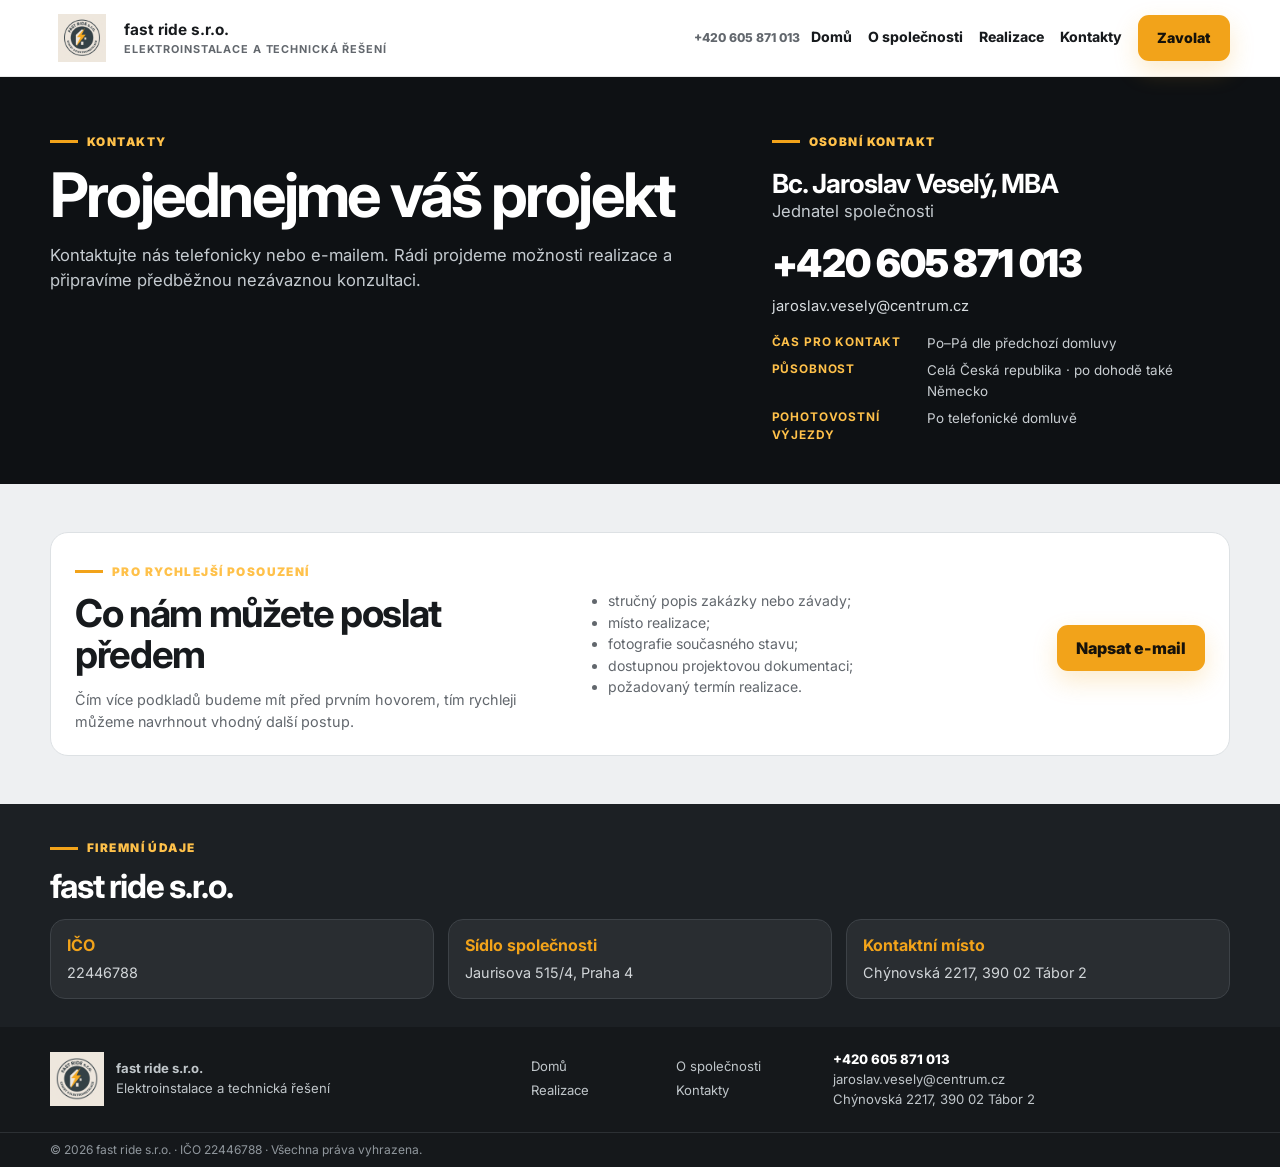
==== kontakty.html @ 1b76ba45 "Add files via upload" ====
<!doctype html>
<html lang="cs">
<head>

<meta charset="utf-8">
<meta name="viewport" content="width=device-width, initial-scale=1">
<meta name="theme-color" content="#1c2024">
<link rel="icon" href="assets/logo.webp">
<link rel="preconnect" href="https://fonts.googleapis.com">
<link rel="preconnect" href="https://fonts.gstatic.com" crossorigin>
<link href="https://fonts.googleapis.com/css2?family=Inter:wght@400;500;600;700;800;900&display=swap" rel="stylesheet">
<link rel="stylesheet" href="css/style.css">

<title>Kontakty | fast ride s.r.o.</title>
<meta name="description" content="Kontaktujte fast ride s.r.o. pro elektroinstalační, technické a dokončovací práce po celé České republice.">
</head>
<body>

<a class="skip-link" href="#content">Přejít na obsah</a>
<header class="site-header">
  <div class="container header-inner">
    <a class="brand" href="index.html" aria-label="fast ride s.r.o. – domů">
      <img src="assets/logo.webp" alt="Logo fast ride s.r.o.">
      <span><b>fast ride s.r.o.</b><small>Elektroinstalace a technická řešení</small></span>
    </a>
    <a class="header-phone" href="tel:+420605871013" aria-label="Zavolat na číslo +420 605 871 013">
      <span>Telefon</span><b>+420 605 871 013</b>
    </a>
    <button class="menu-button" type="button" aria-expanded="false" aria-controls="main-nav">Menu</button>
    <nav id="main-nav" class="main-nav" aria-label="Hlavní navigace">
      <a href="index.html">Domů</a>
      <a href="o-spolecnosti.html">O společnosti</a>
      <a href="realizace.html">Realizace</a>
      <a href="kontakty.html">Kontakty</a>
      <a class="button button-accent nav-call" href="tel:+420605871013">Zavolat</a>
    </nav>
  </div>
</header>

<main id="content">
<section class="page-hero contact-hero">
  <div class="container contact-hero-grid contact-hero-grid-final">
    <div>
      <span class="eyebrow">Kontakty</span>
      <h1>Projednejme váš projekt</h1>
      <p>Kontaktujte nás telefonicky nebo e-mailem. Rádi projdeme možnosti realizace a připravíme předběžnou nezávaznou konzultaci.</p>
    </div>
    <div class="contact-primary contact-primary-final">
      <span class="eyebrow">Osobní kontakt</span>
      <h2>Bc. Jaroslav Veselý, MBA</h2>
      <p class="contact-role">Jednatel společnosti</p>
      <a class="contact-phone-big light" href="tel:+420605871013">+420 605 871 013</a>
      <a class="contact-email-light" href="mailto:jaroslav.vesely@centrum.cz">jaroslav.vesely@centrum.cz</a>
      <div class="contact-meta">
        <div><b>Čas pro kontakt</b><span>Po–Pá dle předchozí domluvy</span></div>
        <div><b>Působnost</b><span>Celá Česká republika · po dohodě také Německo</span></div>
        <div><b>Pohotovostní výjezdy</b><span>Po telefonické domluvě</span></div>
      </div>
    </div>
  </div>
</section>

<section class="section compact contact-prep-section">
  <div class="container">
    <div class="prepare-card prepare-card-light">
      <div>
        <span class="eyebrow">Pro rychlejší posouzení</span>
        <h2>Co nám můžete poslat předem</h2>
        <p>Čím více podkladů budeme mít před prvním hovorem, tím rychleji můžeme navrhnout vhodný další postup.</p>
      </div>
      <ul>
        <li>stručný popis zakázky nebo závady;</li>
        <li>místo realizace;</li>
        <li>fotografie současného stavu;</li>
        <li>dostupnou projektovou dokumentaci;</li>
        <li>požadovaný termín realizace.</li>
      </ul>
      <a class="button button-accent prep-email-button" href="mailto:jaroslav.vesely@centrum.cz?subject=Nezávazná%20poptávka">Napsat e-mail</a>
    </div>
  </div>
</section>

<section class="section dark-section company-data-section">
  <div class="container">
    <div class="section-heading"><div><span class="eyebrow">Firemní údaje</span><h2>fast ride s.r.o.</h2></div></div>
    <div class="company-data-grid">
      <article><b>IČO</b><span>22446788</span></article>
      <article><b>Sídlo společnosti</b><span>Jaurisova 515/4, Praha 4</span></article>
      <article><b>Kontaktní místo</b><span>Chýnovská 2217, 390 02 Tábor 2</span></article>
    </div>
  </div>
</section>
</main>

<footer class="site-footer">
  <div class="container footer-grid">
    <div class="footer-brand">
      <img src="assets/logo.webp" alt="" width="72" height="54">
      <p><b>fast ride s.r.o.</b><br>Elektroinstalace a technická řešení</p>
    </div>
    <nav class="footer-links" aria-label="Navigace v zápatí">
      <a href="index.html">Domů</a><a href="o-spolecnosti.html">O společnosti</a>
      <a href="realizace.html">Realizace</a><a href="kontakty.html">Kontakty</a>
    </nav>
    <div class="footer-contact">
      <a href="tel:+420605871013">+420 605 871 013</a>
      <a href="mailto:jaroslav.vesely@centrum.cz">jaroslav.vesely@centrum.cz</a>
      <span>Chýnovská 2217, 390 02 Tábor 2</span>
    </div>
  </div>
  <div class="footer-legal"><div class="container">© <span data-year></span> fast ride s.r.o. · IČO 22446788 · Všechna práva vyhrazena.</div></div>
</footer>
<script src="js/main.js"></script>

</body></html>
---- css/style.css ----
:root{
 --bg:#f3f4f5;--surface:#fff;--ink:#171a1d;--muted:#62676d;--line:#dde1e4;
 --dark:#1c2024;--dark2:#0e1114;--accent:#f2a31a;--accent2:#ffc14a;
 --radius:18px;--shadow:0 16px 42px rgba(12,18,24,.10);--max:1180px;
}
*{box-sizing:border-box}
html{scroll-behavior:smooth}
body{margin:0;font-family:Inter,system-ui,-apple-system,"Segoe UI",sans-serif;background:var(--bg);color:var(--ink);line-height:1.52}
img{display:block;max-width:100%}
a{color:inherit;text-decoration:none}
button{font:inherit}
.container{width:min(calc(100% - 44px),var(--max));margin-inline:auto}
.skip-link{position:absolute;left:-9999px}.skip-link:focus{left:16px;top:16px;z-index:999;background:#fff;padding:10px}
.site-header{position:sticky;top:0;z-index:50;background:rgba(255,255,255,.94);backdrop-filter:blur(14px);border-bottom:1px solid rgba(20,25,30,.09)}
.header-inner{height:76px;display:flex;align-items:center;gap:22px}
.brand{display:flex;align-items:center;gap:10px;min-width:260px}
.brand img{width:64px;height:48px;object-fit:contain}
.brand b{display:block;font-size:.96rem}.brand small{display:block;color:var(--muted);font-size:.68rem;text-transform:uppercase;letter-spacing:.08em;font-weight:700}
.header-phone{display:none}
.main-nav{display:flex;align-items:center;gap:16px;font-weight:750;font-size:.88rem;margin-left:auto}
.main-nav:before{content:"+420 605 871 013";font-size:.76rem;color:var(--muted);font-weight:800;white-space:nowrap;margin-right:-5px}
.main-nav>a:not(.button){padding:9px 0;border-bottom:2px solid transparent}.main-nav>a:hover{border-color:var(--accent)}
.menu-button{display:none;background:#fff;border:1px solid var(--line);border-radius:10px;padding:9px 12px;font-weight:800}
.button{display:inline-flex;align-items:center;justify-content:center;min-height:46px;padding:0 18px;border-radius:11px;font-weight:850;border:1px solid transparent;white-space:nowrap;transition:.2s}
.button:hover{transform:translateY(-1px)}
.button-accent{background:var(--accent);color:#16120b;box-shadow:0 10px 24px rgba(242,163,26,.22)}
.button-dark{background:var(--dark);color:#fff}.button-ghost{border-color:rgba(255,255,255,.42);color:#fff}
.text-link{font-weight:800;color:#fff;border-bottom:1px solid rgba(255,255,255,.45)}
.eyebrow{display:inline-flex;align-items:center;gap:9px;color:var(--accent2);font-size:.74rem;text-transform:uppercase;letter-spacing:.12em;font-weight:900;margin-bottom:12px}
.eyebrow:before{content:"";width:28px;height:3px;background:var(--accent)}
.eyebrow.dark{color:#302207}.eyebrow.dark:before{background:#302207}
h1,h2,h3,p{margin-top:0}
h1{font-size:clamp(2.45rem,5.1vw,5rem);line-height:1.03;letter-spacing:-.045em;margin-bottom:17px}
h2{font-size:clamp(1.8rem,3vw,3rem);line-height:1.08;letter-spacing:-.035em;margin-bottom:13px}
h3{line-height:1.2;margin-bottom:8px}
.hero{position:relative;color:#fff;overflow:hidden;background:var(--dark2)}
.hero:before{content:"";position:absolute;inset:0;background:linear-gradient(90deg,rgba(8,10,12,.88) 0%,rgba(8,10,12,.63) 48%,rgba(8,10,12,.08) 100%),url("../assets/electro-panel.webp") 72% center/cover no-repeat}
.hero-content{position:relative;z-index:1;min-height:calc(100svh - 76px);max-height:760px;padding:42px 0 28px;display:flex;flex-direction:column;justify-content:center}
.hero-content>div:first-child{max-width:825px}
.hero-lead{font-size:clamp(1rem,1.55vw,1.18rem);color:#d9dde1;max-width:790px;margin-bottom:8px}
.hero-lead strong,.hero-new strong{color:#fff}
.hero-new{color:#eef0f2;margin:0 0 19px}
.hero-actions{display:flex;align-items:center;flex-wrap:wrap;gap:12px}
.hero-facts{margin-top:28px;display:grid;grid-template-columns:repeat(4,1fr);background:rgba(255,255,255,.12);border:1px solid rgba(255,255,255,.14);max-width:900px}
.hero-facts div{padding:14px 15px;background:rgba(14,17,20,.72);border-right:1px solid rgba(255,255,255,.12)}
.hero-facts div:last-child{border:0}.hero-facts b{display:block;font-size:1.08rem}.hero-facts span{display:block;color:#bfc5ca;font-size:.76rem}
.section{padding:58px 0}.section.compact{padding:48px 0}
.section-heading{display:flex;justify-content:space-between;align-items:end;gap:28px;margin-bottom:28px}
.section-heading>div{max-width:710px}.section-heading>p{max-width:440px;margin:0;color:var(--muted)}
.service-grid{display:grid;grid-template-columns:repeat(3,1fr);gap:14px}
.card{background:var(--surface);border:1px solid var(--line);border-radius:var(--radius);padding:22px}
.service-card>span{display:grid;place-items:center;width:38px;height:38px;border-radius:10px;background:rgba(242,163,26,.15);font-weight:900;color:#825000;margin-bottom:14px}
.service-card h3{font-size:1.08rem}.service-card p{color:var(--muted);font-size:.9rem;margin:0}
.dark-section{background:var(--dark);color:#fff}.dark-section .section-heading p{color:#c6cbd0}
.process-grid{display:grid;grid-template-columns:repeat(4,1fr);gap:14px}
.process-grid article,.value-grid article{padding:20px;border:1px solid #3b4045;border-radius:16px;background:#272b2f}
.process-grid b{color:var(--accent);font-size:1.65rem}.process-grid p,.value-grid p{color:#c8cdd1;margin:0;font-size:.9rem}
.contact-band{background:linear-gradient(125deg,#e99507,#ffc14a);padding:40px 0}
.contact-band-grid{display:grid;grid-template-columns:1.4fr .8fr;gap:38px;align-items:center}
.contact-band-grid p{margin-bottom:0}.contact-band-details{display:flex;flex-direction:column;align-items:flex-start;gap:5px}
.contact-phone-big{font-size:clamp(1.65rem,3vw,2.5rem);font-weight:950;letter-spacing:-.03em;white-space:nowrap}
.contact-band-details .button{margin-top:9px}
.site-footer{background:#15181b;color:#fff}
.footer-grid{padding:22px 0;display:grid;grid-template-columns:1.15fr .7fr 1fr;align-items:center;gap:24px}
.footer-brand{display:flex;align-items:center;gap:12px}.footer-brand p{margin:0;font-size:.82rem;color:#c0c6ca}
.footer-links{display:grid;grid-template-columns:repeat(2,1fr);gap:4px 12px;font-size:.82rem;color:#c0c6ca}
.footer-contact{display:flex;flex-direction:column;font-size:.82rem;color:#c0c6ca;line-height:1.55}
.footer-contact a:first-child{color:#fff;font-weight:800}.footer-legal{border-top:1px solid #2c3034;padding:8px 0;color:#90979d;font-size:.75rem}
.page-hero{background:var(--dark2);color:#fff;padding:48px 0 40px}
.page-hero h1{max-width:1000px;font-size:clamp(2.4rem,4.8vw,4.5rem)}
.page-hero p{color:#c5cbd0;max-width:770px;margin:0;font-size:1.04rem}
.compact-hero{padding-bottom:34px}
.split{display:grid;grid-template-columns:1fr 1fr;gap:34px;align-items:center}
.image-panel{min-height:390px;border-radius:22px;box-shadow:var(--shadow);background-position:center;background-size:cover}
.image-panel.electrical{background-image:url("../assets/electro-panel.webp")}
.image-panel.construction{background-image:url("../assets/construction.webp")}
.check-grid{display:grid;grid-template-columns:repeat(2,1fr);gap:8px 16px;margin-top:20px}
.check-grid span{color:var(--muted);font-size:.9rem}.check-grid span:before{content:"✓";color:#9b6200;font-weight:900;margin-right:8px}
.one-column{grid-template-columns:1fr}
.value-grid{display:grid;grid-template-columns:repeat(3,1fr);gap:14px}
.standards-section{background:#e9ecee}
.standards-grid{display:grid;grid-template-columns:repeat(4,1fr);gap:12px}
.standards-grid .card{padding:18px}.standards-grid h3{font-size:.98rem}.standards-grid p{font-size:.82rem;color:var(--muted);margin:0}
.awards-section{background:#fff}
.awards-grid{display:block}
.award-cards{display:grid;grid-template-columns:repeat(2,1fr);gap:12px}
.award-cards article,.region-card{border:1px solid var(--line);border-radius:18px;padding:22px;background:#fafafa}
.award-cards b{display:block;font-size:1.15rem}.award-cards span{color:var(--muted);font-size:.85rem}
.region-card{background:var(--dark);color:#fff}.region-card p{color:#c6cbd0;margin:0}
.project-note{border-left:4px solid var(--accent);background:#fff7e8;padding:14px 16px;border-radius:10px;margin-bottom:22px;color:#604c28}
.project-grid{display:grid;grid-template-columns:repeat(4,1fr);gap:14px}
.project-card{background:#fff;border:1px solid var(--line);border-radius:18px;overflow:hidden}
.project-card img{width:100%;aspect-ratio:4/2.6;object-fit:cover}
.project-card>div{padding:18px}.project-card>div>span{color:#915a00;text-transform:uppercase;letter-spacing:.09em;font-size:.7rem;font-weight:900}
.project-card h2{font-size:1.13rem;margin:8px 0}.project-card p{font-size:.84rem;color:var(--muted);min-height:62px}
.project-card button{border:1px solid var(--line);background:#f4f5f6;padding:9px 11px;border-radius:9px;font-weight:750;color:#777}
.project-ending{text-align:center;margin:22px 0 0;color:var(--muted)}
.contact-hero-grid{display:grid;grid-template-columns:1.2fr .8fr;gap:34px;align-items:end}
.contact-primary{border-left:3px solid var(--accent);padding-left:24px}.contact-primary>span:not(.eyebrow){color:var(--accent2);font-weight:900;text-transform:uppercase;font-size:.74rem;letter-spacing:.1em}
.contact-primary h2{font-size:1.65rem;margin:8px 0 2px}.contact-primary p{margin:0 0 10px}.contact-primary>a{display:block}.contact-phone-big.light{color:#fff}
.contact-layout{display:grid;grid-template-columns:1.15fr .85fr;gap:28px}
.contact-info-list{display:grid;grid-template-columns:repeat(2,1fr);gap:10px;margin-top:20px}
.contact-info-list div{background:#fff;border:1px solid var(--line);border-radius:13px;padding:14px}
.contact-info-list b{display:block;font-size:.76rem;text-transform:uppercase;letter-spacing:.07em;color:#855400;margin-bottom:4px}
.contact-info-list span,.contact-info-list a{font-size:.9rem;color:var(--muted)}
.prepare-card{background:var(--dark);color:#fff;border-radius:20px;padding:25px}
.prepare-card ul{padding-left:20px;color:#c7ccd0}.prepare-card .button{margin-top:8px}
.company-data-grid{display:grid;grid-template-columns:repeat(3,1fr);gap:14px}
.company-data-grid article{background:#292d31;border:1px solid #3d4247;border-radius:15px;padding:18px}
.company-data-grid b{display:block;color:var(--accent);margin-bottom:6px}.company-data-grid span{color:#d1d5d8;font-size:.9rem}
@media(max-width:1000px){
 .header-phone{display:none}.main-nav{gap:13px}
 .hero-facts{grid-template-columns:repeat(3,1fr)}
 .hero-facts div:nth-child(3),.hero-facts div:nth-child(6){border-right:0}
 .service-grid,.value-grid{grid-template-columns:repeat(2,1fr)}
 .standards-grid,.project-grid{grid-template-columns:repeat(2,1fr)}
}
@media(max-width:780px){
 .container{width:min(calc(100% - 28px),var(--max))}
 .header-inner{height:68px}.brand{min-width:0}.brand span{display:none}
 .menu-button{display:block;margin-left:auto}.main-nav{display:none;position:absolute;top:68px;left:14px;right:14px;background:#fff;padding:14px;border-radius:14px;box-shadow:var(--shadow);flex-direction:column;align-items:stretch}
 .main-nav.open{display:flex}.main-nav a{text-align:center}.nav-call{display:none}
 .hero-content{min-height:auto;max-height:none;padding:38px 0 24px}
 .hero-facts{grid-template-columns:repeat(2,1fr)}
 .hero-facts div:nth-child(odd){border-right:1px solid rgba(255,255,255,.12)}.hero-facts div:nth-child(even){border-right:0}
 .section-heading{align-items:flex-start;flex-direction:column;gap:8px}
 .process-grid{grid-template-columns:repeat(2,1fr)}
 .contact-band-grid,.split,.awards-grid,.contact-hero-grid,.contact-layout{grid-template-columns:1fr}
 .reverse-mobile .image-panel{order:-1}
 .footer-grid{grid-template-columns:1fr 1fr}.footer-brand{grid-column:1/-1}
 .contact-primary{margin-top:8px}.project-card p{min-height:auto}
}
@media(max-width:520px){
 h1{font-size:2.35rem}.page-hero h1{font-size:2.25rem}
 .hero-actions{align-items:stretch;flex-direction:column}.hero-actions .button{width:100%}.text-link{align-self:flex-start}
 .hero-facts,.service-grid,.process-grid,.value-grid,.standards-grid,.project-grid,.check-grid,.award-cards,.contact-info-list,.company-data-grid{grid-template-columns:1fr}
 .hero-facts div{border-right:0!important;border-bottom:1px solid rgba(255,255,255,.12)}
 .hero-facts div:last-child{border-bottom:0}
 .section.compact{padding:38px 0}.page-hero{padding:38px 0 32px}
 .image-panel{min-height:280px}
 .footer-grid{grid-template-columns:1fr;gap:13px}.footer-brand{grid-column:auto}.footer-links{grid-template-columns:repeat(4,auto);gap:10px;font-size:.75rem}
 .contact-phone-big{font-size:1.55rem}
}

.more-company-link{
 display:inline-flex;margin-top:12px;color:#fff;font-weight:850;
 border:1px solid rgba(255,255,255,.35);border-radius:10px;padding:9px 14px;
 background:rgba(12,15,18,.28)
}
.process-contact{max-width:440px;display:flex;flex-direction:column;align-items:flex-start;gap:12px}
.process-contact p{margin:0;color:#c6cbd0}
.contact-band-label{font-size:1.02rem;font-weight:900;margin-bottom:2px}
.region-card-full{margin-top:16px}
.project-card{display:flex;flex-direction:column}
.project-card>div{display:flex;flex-direction:column;flex:1}
.project-card button{margin-top:auto;align-self:flex-start}
.contact-primary{align-self:start}
.contact-primary>.eyebrow{margin-bottom:8px}
.site-footer img{width:auto!important;height:54px!important;object-fit:contain!important}

@media(max-width:1100px){.main-nav:before{display:none}}
@media(max-width:780px){
 .process-contact{max-width:none}
 .contact-primary{padding-left:0;border-left:0}
}


/* Final contact-page layout */
.contact-hero-grid-final{
  align-items:start;
}
.contact-primary-final{
  padding-left:0;
  border-left:0;
}
.contact-primary-final .eyebrow{
  margin-bottom:10px;
}
.contact-role{
  margin:0 0 8px;
  color:#c5cbd0;
  font-size:.92rem;
}
.contact-email-light{
  color:#d8dde0;
  margin-top:2px;
  font-size:.92rem;
}
.contact-meta{
  display:grid;
  gap:7px;
  margin-top:16px;
}
.contact-meta div{
  display:grid;
  grid-template-columns:145px 1fr;
  gap:10px;
  align-items:start;
}
.contact-meta b{
  color:var(--accent2);
  font-size:.74rem;
  text-transform:uppercase;
  letter-spacing:.07em;
}
.contact-meta span{
  color:#c8cdd1;
  font-size:.84rem;
}
.contact-prep-section{
  background:#eef0f2;
  padding:34px 0;
}
.prepare-card-light{
  background:#fff;
  color:var(--ink);
  border:1px solid var(--line);
  border-radius:18px;
  padding:22px 24px;
  display:grid;
  grid-template-columns:1.1fr 1fr auto;
  gap:24px;
  align-items:center;
}
.prepare-card-light p{
  color:var(--muted);
  margin-bottom:0;
  font-size:.9rem;
}
.prepare-card-light ul{
  margin:0;
  color:var(--muted);
  padding-left:20px;
  font-size:.88rem;
}
.prepare-card-light .button{
  align-self:center;
}
.company-data-section{
  padding:28px 0;
}
.company-data-section .section-heading{
  margin-bottom:14px;
}
.company-data-section .section-heading h2{
  margin-bottom:0;
  font-size:clamp(1.55rem,2.6vw,2.35rem);
}
.company-data-section .company-data-grid article{
  padding:13px 16px;
}
.company-data-section .company-data-grid b{
  margin-bottom:3px;
}
@media(max-width:900px){
  .prepare-card-light{
    grid-template-columns:1fr;
    gap:14px;
  }
  .prepare-card-light .button{
    justify-self:start;
  }
}
@media(max-width:620px){
  .contact-meta div{
    grid-template-columns:1fr;
    gap:2px;
  }
  .contact-prep-section{
    padding:28px 0;
  }
  .company-data-section{
    padding:24px 0;
  }
}
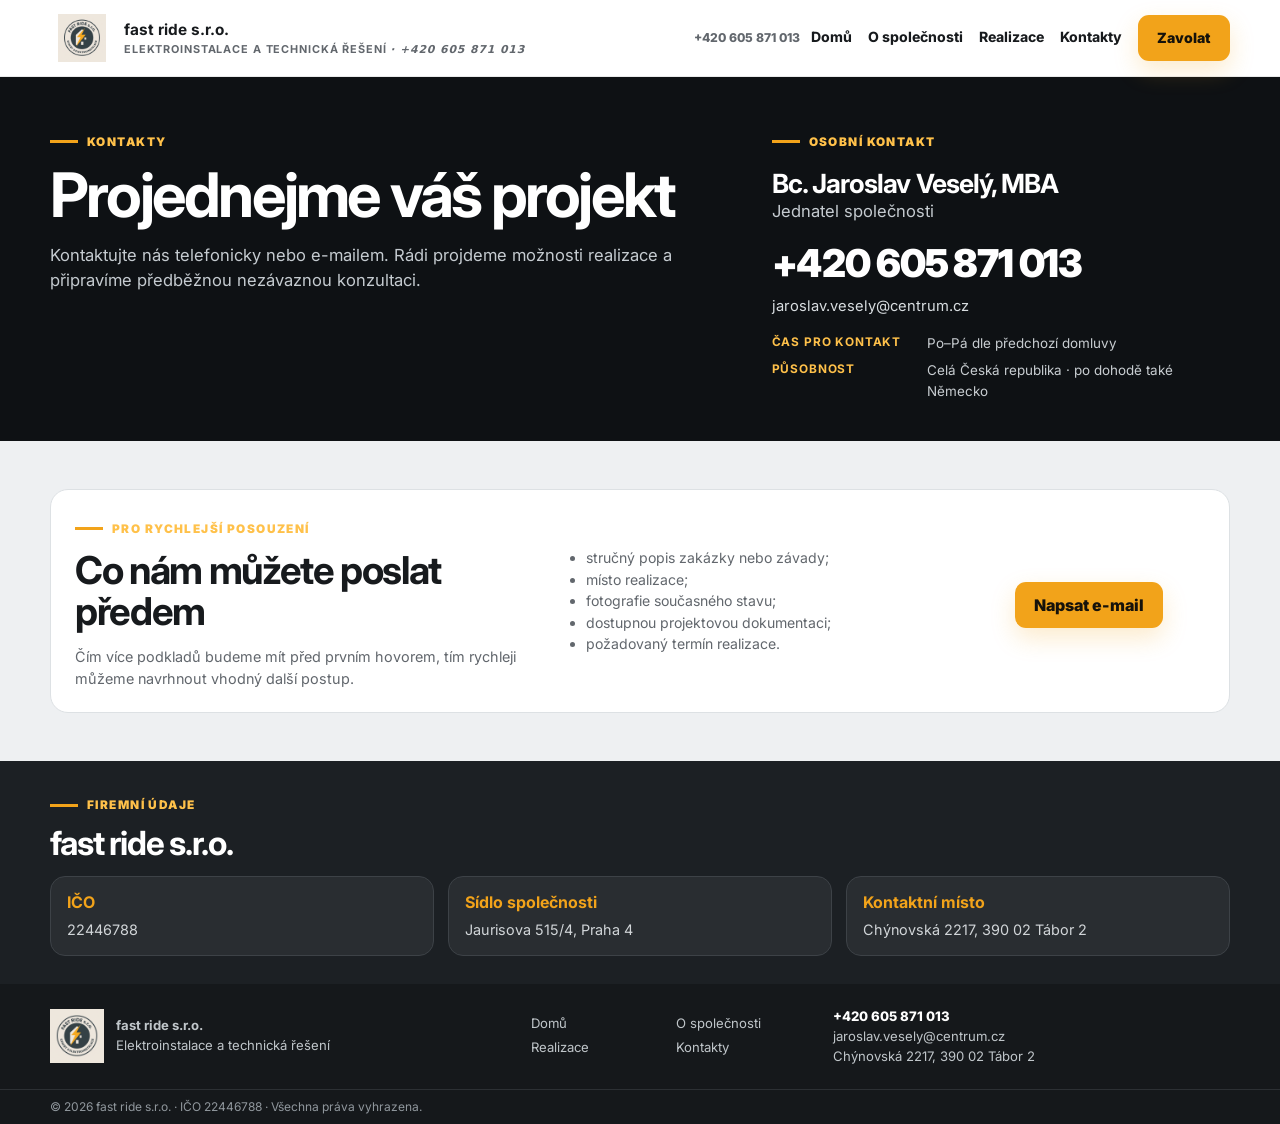
==== commit 64ab46e0: "Add files via upload" ====
--- a/kontakty.html
+++ b/kontakty.html
@@ -21,7 +21,7 @@
   <div class="container header-inner">
     <a class="brand" href="index.html" aria-label="fast ride s.r.o. – domů">
       <img src="assets/logo.webp" alt="Logo fast ride s.r.o.">
-      <span><b>fast ride s.r.o.</b><small>Elektroinstalace a technická řešení</small></span>
+      <span><b>fast ride s.r.o.</b><small>Elektroinstalace a technická řešení <i>· +420 605 871 013</i></small></span>
     </a>
     <a class="header-phone" href="tel:+420605871013" aria-label="Zavolat na číslo +420 605 871 013">
       <span>Telefon</span><b>+420 605 871 013</b>
@@ -54,7 +54,6 @@
       <div class="contact-meta">
         <div><b>Čas pro kontakt</b><span>Po–Pá dle předchozí domluvy</span></div>
         <div><b>Působnost</b><span>Celá Česká republika · po dohodě také Německo</span></div>
-        <div><b>Pohotovostní výjezdy</b><span>Po telefonické domluvě</span></div>
       </div>
     </div>
   </div>
--- a/css/style.css
+++ b/css/style.css
@@ -35,7 +35,7 @@
 h2{font-size:clamp(1.8rem,3vw,3rem);line-height:1.08;letter-spacing:-.035em;margin-bottom:13px}
 h3{line-height:1.2;margin-bottom:8px}
 .hero{position:relative;color:#fff;overflow:hidden;background:var(--dark2)}
-.hero:before{content:"";position:absolute;inset:0;background:linear-gradient(90deg,rgba(8,10,12,.88) 0%,rgba(8,10,12,.63) 48%,rgba(8,10,12,.08) 100%),url("../assets/electro-panel.webp") 72% center/cover no-repeat}
+.hero:before{content:"";position:absolute;inset:0;background:linear-gradient(90deg,rgba(8,10,12,.78) 0%,rgba(8,10,12,.47) 45%,rgba(8,10,12,.03) 100%),url("../assets/hero-electrical.webp") 78% center/auto 92% no-repeat;background-color:#11161a}
 .hero-content{position:relative;z-index:1;min-height:calc(100svh - 76px);max-height:760px;padding:42px 0 28px;display:flex;flex-direction:column;justify-content:center}
 .hero-content>div:first-child{max-width:825px}
 .hero-lead{font-size:clamp(1rem,1.55vw,1.18rem);color:#d9dde1;max-width:790px;margin-bottom:8px}
@@ -274,3 +274,66 @@
     padding:24px 0;
   }
 }
+
+
+/* Correction 3 */
+.hero-new{
+  font-size:clamp(1rem,1.55vw,1.18rem);
+  color:#d9dde1;
+  max-width:790px;
+  margin:0 0 8px;
+}
+.hero-new strong{
+  color:#fff;
+  font-weight:900;
+}
+.hero-company-link{
+  display:inline-block;
+  color:#fff;
+  font-weight:900;
+  text-decoration:underline;
+  text-underline-offset:5px;
+  margin:0 0 18px;
+}
+.hero-company-link:hover{
+  color:var(--accent2);
+}
+.hero-actions{
+  margin-top:0;
+}
+.hero-facts{
+  margin-top:24px;
+}
+.plain-info-block{
+  max-width:920px;
+}
+.plain-info-block h2{
+  margin-bottom:14px;
+}
+.plain-info-block p{
+  margin:0 0 7px;
+  color:var(--muted);
+}
+.region-plain{
+  margin-top:26px;
+  padding-top:22px;
+  border-top:1px solid var(--line);
+}
+.awards-section{
+  padding-bottom:34px!important;
+}
+.prep-email-button{
+  justify-self:center!important;
+  margin-right:42px;
+}
+@media(max-width:900px){
+  .prep-email-button{
+    justify-self:start!important;
+    margin-right:0;
+  }
+}
+@media(max-width:780px){
+  .hero:before{
+    background:linear-gradient(90deg,rgba(8,10,12,.76),rgba(8,10,12,.32)),url("../assets/hero-electrical.webp") 70% center/cover no-repeat;
+  }
+}
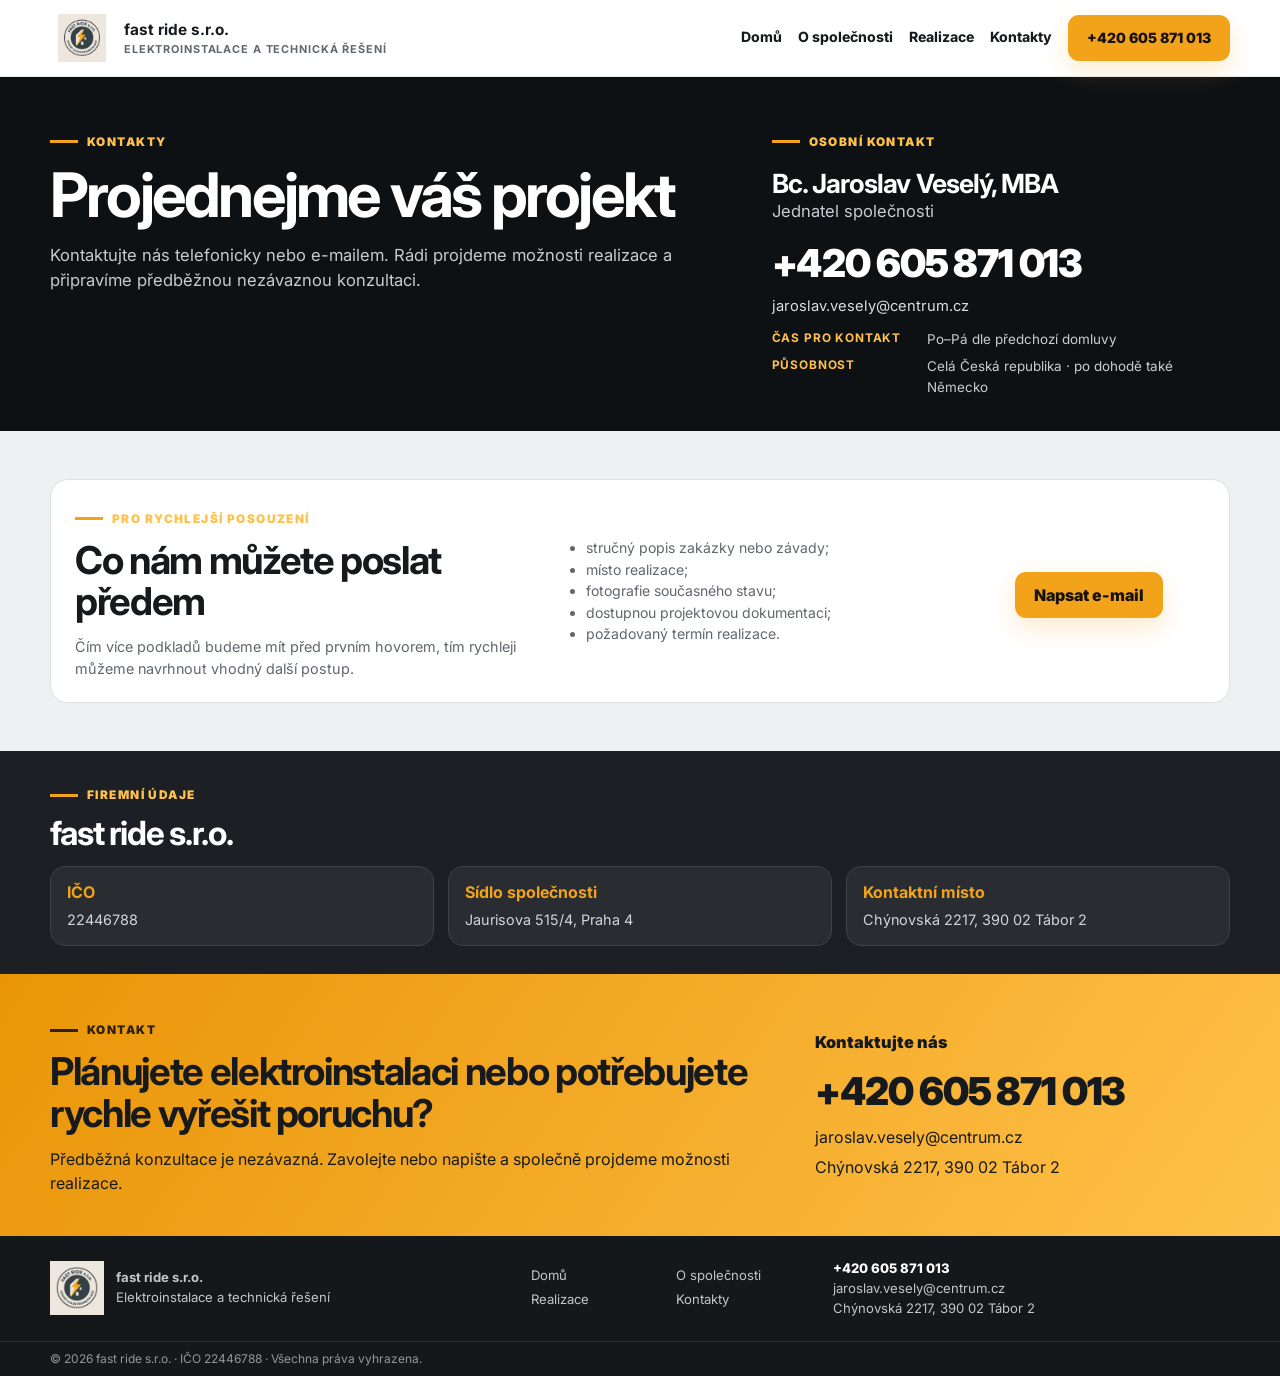
==== commit 9e9ce23f: "Add files via upload" ====
--- a/kontakty.html
+++ b/kontakty.html
@@ -21,7 +21,7 @@
   <div class="container header-inner">
     <a class="brand" href="index.html" aria-label="fast ride s.r.o. – domů">
       <img src="assets/logo.webp" alt="Logo fast ride s.r.o.">
-      <span><b>fast ride s.r.o.</b><small>Elektroinstalace a technická řešení <i>· +420 605 871 013</i></small></span>
+      <span><b>fast ride s.r.o.</b><small>Elektroinstalace a technická řešení</small></span>
     </a>
     <a class="header-phone" href="tel:+420605871013" aria-label="Zavolat na číslo +420 605 871 013">
       <span>Telefon</span><b>+420 605 871 013</b>
@@ -32,7 +32,7 @@
       <a href="o-spolecnosti.html">O společnosti</a>
       <a href="realizace.html">Realizace</a>
       <a href="kontakty.html">Kontakty</a>
-      <a class="button button-accent nav-call" href="tel:+420605871013">Zavolat</a>
+      <a class="button button-accent nav-call phone-button" href="tel:+420605871013">+420 605 871 013</a>
     </nav>
   </div>
 </header>
@@ -91,6 +91,21 @@
 </section>
 </main>
 
+<section class="contact-band">
+  <div class="container contact-band-grid">
+    <div>
+      <span class="eyebrow dark">Kontakt</span>
+      <h2>Plánujete elektroinstalaci nebo potřebujete rychle vyřešit poruchu?</h2>
+      <p>Předběžná konzultace je nezávazná. Zavolejte nebo napište a společně projdeme možnosti realizace.</p>
+    </div>
+    <div class="contact-band-details">
+      <span class="contact-band-label">Kontaktujte nás</span>
+      <a class="contact-phone-big" href="tel:+420605871013">+420 605 871 013</a>
+      <a href="mailto:jaroslav.vesely@centrum.cz">jaroslav.vesely@centrum.cz</a>
+      <span>Chýnovská 2217, 390 02 Tábor 2</span>
+    </div>
+  </div>
+</section>
 <footer class="site-footer">
   <div class="container footer-grid">
     <div class="footer-brand">
--- a/css/style.css
+++ b/css/style.css
@@ -19,7 +19,7 @@
 .brand b{display:block;font-size:.96rem}.brand small{display:block;color:var(--muted);font-size:.68rem;text-transform:uppercase;letter-spacing:.08em;font-weight:700}
 .header-phone{display:none}
 .main-nav{display:flex;align-items:center;gap:16px;font-weight:750;font-size:.88rem;margin-left:auto}
-.main-nav:before{content:"+420 605 871 013";font-size:.76rem;color:var(--muted);font-weight:800;white-space:nowrap;margin-right:-5px}
+.main-nav:before{display:none}
 .main-nav>a:not(.button){padding:9px 0;border-bottom:2px solid transparent}.main-nav>a:hover{border-color:var(--accent)}
 .menu-button{display:none;background:#fff;border:1px solid var(--line);border-radius:10px;padding:9px 12px;font-weight:800}
 .button{display:inline-flex;align-items:center;justify-content:center;min-height:46px;padding:0 18px;border-radius:11px;font-weight:850;border:1px solid transparent;white-space:nowrap;transition:.2s}
@@ -72,9 +72,9 @@
 .page-hero p{color:#c5cbd0;max-width:770px;margin:0;font-size:1.04rem}
 .compact-hero{padding-bottom:34px}
 .split{display:grid;grid-template-columns:1fr 1fr;gap:34px;align-items:center}
-.image-panel{min-height:390px;border-radius:22px;box-shadow:var(--shadow);background-position:center;background-size:cover}
-.image-panel.electrical{background-image:url("../assets/electro-panel.webp")}
-.image-panel.construction{background-image:url("../assets/construction.webp")}
+
+
+
 .check-grid{display:grid;grid-template-columns:repeat(2,1fr);gap:8px 16px;margin-top:20px}
 .check-grid span{color:var(--muted);font-size:.9rem}.check-grid span:before{content:"✓";color:#9b6200;font-weight:900;margin-right:8px}
 .one-column{grid-template-columns:1fr}
@@ -127,7 +127,7 @@
  .section-heading{align-items:flex-start;flex-direction:column;gap:8px}
  .process-grid{grid-template-columns:repeat(2,1fr)}
  .contact-band-grid,.split,.awards-grid,.contact-hero-grid,.contact-layout{grid-template-columns:1fr}
- .reverse-mobile .image-panel{order:-1}
+ .reverse-mobile 
  .footer-grid{grid-template-columns:1fr 1fr}.footer-brand{grid-column:1/-1}
  .contact-primary{margin-top:8px}.project-card p{min-height:auto}
 }
@@ -138,7 +138,7 @@
  .hero-facts div{border-right:0!important;border-bottom:1px solid rgba(255,255,255,.12)}
  .hero-facts div:last-child{border-bottom:0}
  .section.compact{padding:38px 0}.page-hero{padding:38px 0 32px}
- .image-panel{min-height:280px}
+ 
  .footer-grid{grid-template-columns:1fr;gap:13px}.footer-brand{grid-column:auto}.footer-links{grid-template-columns:repeat(4,auto);gap:10px;font-size:.75rem}
  .contact-phone-big{font-size:1.55rem}
 }
@@ -337,3 +337,137 @@
     background:linear-gradient(90deg,rgba(8,10,12,.76),rgba(8,10,12,.32)),url("../assets/hero-electrical.webp") 70% center/cover no-repeat;
   }
 }
+
+
+/* Correction 4 */
+.brand small{
+  white-space:nowrap;
+}
+.brand small i{
+  font-style:normal;
+  color:#25292d;
+  font-weight:850;
+  letter-spacing:.02em;
+  margin-left:4px;
+}
+
+/* Restore the original electrical-panel photograph, keep it bright and avoid excessive enlargement. */
+.hero:before{
+  background:
+    linear-gradient(90deg,rgba(8,10,12,.74) 0%,rgba(8,10,12,.40) 46%,rgba(8,10,12,.02) 100%),
+    url("../assets/electro-panel.webp") 74% center / auto 90% no-repeat;
+  background-color:#11161a;
+}
+.hero-company-link{
+  margin-bottom:18px;
+}
+.contact-primary-final{
+  padding-bottom:0;
+}
+.contact-meta{
+  margin-top:12px;
+}
+.contact-hero{
+  padding-bottom:34px;
+}
+@media(max-width:1040px){
+  .brand small i{
+    display:block;
+    margin-left:0;
+    margin-top:2px;
+  }
+}
+@media(max-width:780px){
+  .brand small{
+    display:none;
+  }
+  .hero:before{
+    background:
+      linear-gradient(90deg,rgba(8,10,12,.76),rgba(8,10,12,.27)),
+      url("../assets/electro-panel.webp") 67% center / cover no-repeat;
+  }
+}
+
+
+/* Correction 5: refined hero composition */
+.hero{
+  background:#0e1114;
+}
+.hero:before{
+  background:
+    linear-gradient(90deg,
+      #0e1114 0%,
+      #0e1114 49%,
+      rgba(14,17,20,.96) 54%,
+      rgba(14,17,20,.55) 63%,
+      rgba(14,17,20,.08) 76%,
+      rgba(14,17,20,0) 100%
+    ),
+    url("../assets/electro-panel.webp") right center / 58% auto no-repeat;
+  background-color:#0e1114;
+}
+.hero-content>div:first-child{
+  max-width:760px;
+}
+@media(max-width:1000px){
+  .hero:before{
+    background:
+      linear-gradient(90deg,
+        #0e1114 0%,
+        #0e1114 44%,
+        rgba(14,17,20,.88) 55%,
+        rgba(14,17,20,.15) 100%
+      ),
+      url("../assets/electro-panel.webp") right center / 64% auto no-repeat;
+  }
+}
+@media(max-width:780px){
+  .hero:before{
+    background:
+      linear-gradient(180deg,
+        rgba(14,17,20,.88) 0%,
+        rgba(14,17,20,.70) 48%,
+        rgba(14,17,20,.38) 100%
+      ),
+      url("../assets/electro-panel.webp") 68% center / cover no-repeat;
+  }
+}
+
+
+
+/* Final correction: smaller equal images, full tools and equipment visible */
+.split{
+  align-items:center;
+}
+.image-frame{
+  width:min(100%, 430px);
+  height:430px;
+  justify-self:center;
+  display:flex;
+  align-items:center;
+  justify-content:center;
+  background:#fff;
+  border-radius:18px;
+  box-shadow:var(--shadow);
+  overflow:hidden;
+  padding:10px;
+}
+.image-frame img{
+  width:100%;
+  height:100%;
+  object-fit:contain;
+  object-position:center;
+  display:block;
+}
+@media(max-width:900px){
+  .image-frame{
+    width:min(100%, 400px);
+    height:400px;
+  }
+}
+@media(max-width:520px){
+  .image-frame{
+    width:100%;
+    height:340px;
+  }
+}
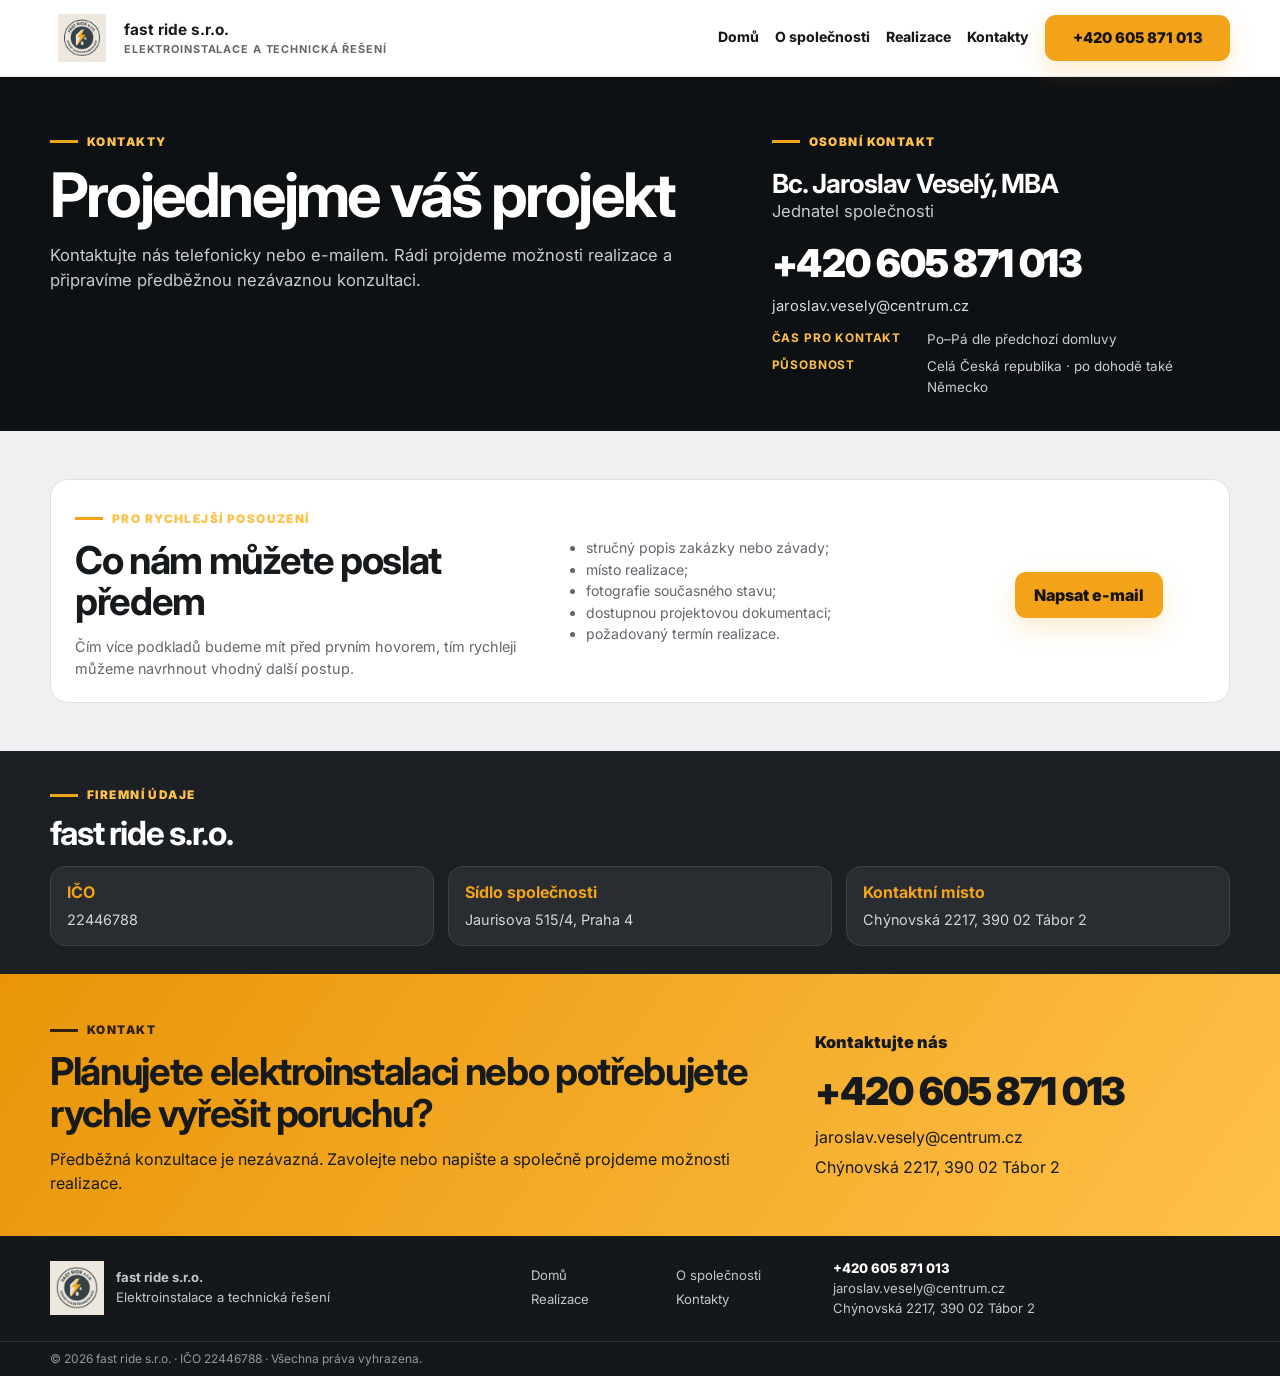
==== commit cb790a4c: "Add files via upload" ====
--- a/kontakty.html
+++ b/kontakty.html
@@ -11,8 +11,12 @@
 <link href="https://fonts.googleapis.com/css2?family=Inter:wght@400;500;600;700;800;900&display=swap" rel="stylesheet">
 <link rel="stylesheet" href="css/style.css">
 
-<title>Kontakty | fast ride s.r.o.</title>
-<meta name="description" content="Kontaktujte fast ride s.r.o. pro elektroinstalační, technické a dokončovací práce po celé České republice.">
+<title>Kontakt | fast ride s.r.o. | Elektroinstalace a rekonstrukce</title>
+<meta name="description" content="Kontaktujte fast ride s.r.o. pro elektroinstalace, rekonstrukce bytů a domů, fasádnické, zednické a montážní práce.">
+<link rel="canonical" href="https://fast-ride.cz/kontakty.html">
+<meta property="og:url" content="https://fast-ride.cz/kontakty.html">
+<meta property="og:locale" content="cs_CZ">
+<meta name="robots" content="index,follow,max-image-preview:large">
 </head>
 <body>
 
--- a/css/style.css
+++ b/css/style.css
@@ -72,9 +72,9 @@
 .page-hero p{color:#c5cbd0;max-width:770px;margin:0;font-size:1.04rem}
 .compact-hero{padding-bottom:34px}
 .split{display:grid;grid-template-columns:1fr 1fr;gap:34px;align-items:center}
-
-
-
+.image-panel{min-height:390px;border-radius:22px;box-shadow:var(--shadow);background-position:center;background-size:cover}
+.image-panel.electrical{background-image:url("../assets/electro-panel.webp")}
+.image-panel.construction{background-image:url("../assets/construction.webp")}
 .check-grid{display:grid;grid-template-columns:repeat(2,1fr);gap:8px 16px;margin-top:20px}
 .check-grid span{color:var(--muted);font-size:.9rem}.check-grid span:before{content:"✓";color:#9b6200;font-weight:900;margin-right:8px}
 .one-column{grid-template-columns:1fr}
@@ -127,7 +127,7 @@
  .section-heading{align-items:flex-start;flex-direction:column;gap:8px}
  .process-grid{grid-template-columns:repeat(2,1fr)}
  .contact-band-grid,.split,.awards-grid,.contact-hero-grid,.contact-layout{grid-template-columns:1fr}
- .reverse-mobile 
+ .reverse-mobile .image-panel{order:-1}
  .footer-grid{grid-template-columns:1fr 1fr}.footer-brand{grid-column:1/-1}
  .contact-primary{margin-top:8px}.project-card p{min-height:auto}
 }
@@ -138,7 +138,7 @@
  .hero-facts div{border-right:0!important;border-bottom:1px solid rgba(255,255,255,.12)}
  .hero-facts div:last-child{border-bottom:0}
  .section.compact{padding:38px 0}.page-hero{padding:38px 0 32px}
- 
+ .image-panel{min-height:280px}
  .footer-grid{grid-template-columns:1fr;gap:13px}.footer-brand{grid-column:auto}.footer-links{grid-template-columns:repeat(4,auto);gap:10px;font-size:.75rem}
  .contact-phone-big{font-size:1.55rem}
 }
@@ -435,39 +435,188 @@
 
 
 
-/* Final correction: smaller equal images, full tools and equipment visible */
+
+/* Final photo scale: larger, balanced with the adjacent text */
 .split{
+  grid-template-columns:minmax(390px, .95fr) minmax(0, 1.05fr);
+  gap:30px;
   align-items:center;
 }
-.image-frame{
-  width:min(100%, 430px);
-  height:430px;
+.about-photo{
+  margin:0;
   justify-self:center;
-  display:flex;
-  align-items:center;
-  justify-content:center;
+  align-self:center;
   background:#fff;
-  border-radius:18px;
+  border-radius:16px;
   box-shadow:var(--shadow);
   overflow:hidden;
-  padding:10px;
-}
-.image-frame img{
+}
+.about-photo img{
+  display:block;
   width:100%;
-  height:100%;
+  height:auto;
   object-fit:contain;
+}
+.about-photo-electrician{
+  width:min(100%, 455px);
+}
+.about-photo-finishing{
+  width:min(100%, 480px);
+}
+@media(max-width:1000px){
+  .split{
+    grid-template-columns:minmax(330px, .9fr) minmax(0, 1.1fr);
+    gap:24px;
+  }
+  .about-photo-electrician{
+    width:min(100%, 410px);
+  }
+  .about-photo-finishing{
+    width:min(100%, 430px);
+  }
+}
+@media(max-width:780px){
+  .split{
+    grid-template-columns:1fr;
+  }
+  .about-photo,
+  .about-photo-electrician,
+  .about-photo-finishing{
+    width:min(100%, 420px);
+  }
+}
+@media(max-width:520px){
+  .about-photo,
+  .about-photo-electrician,
+  .about-photo-finishing{
+    width:100%;
+  }
+}
+
+/* Exact equal dimensions for the two approved photographs */
+.about-photo-electrician,
+.about-photo-finishing{
+  width:min(100%, 480px) !important;
+}
+.about-photo-electrician img,
+.about-photo-finishing img{
+  width:100%;
+  height:auto;
+  aspect-ratio:1170 / 1167;
+  object-fit:cover;
+}
+
+/* FINAL: two separate photographs with exactly equal displayed dimensions */
+.about-photo-electrician,
+.about-photo-finishing{
+  width:min(100%, 480px) !important;
+  aspect-ratio:768 / 1023;
+  margin:0;
+  align-self:center;
+  justify-self:center;
+  overflow:hidden;
+  background:#fff;
+  border-radius:16px;
+  box-shadow:var(--shadow);
+}
+.about-photo-electrician img,
+.about-photo-finishing img{
+  display:block;
+  width:100%;
+  height:100% !important;
+  object-fit:cover;
   object-position:center;
-  display:block;
-}
-@media(max-width:900px){
-  .image-frame{
-    width:min(100%, 400px);
-    height:400px;
+}
+
+/* Balance image and copy so neither creates unnecessary blank space */
+.split{
+  grid-template-columns:minmax(390px, .98fr) minmax(0, 1.02fr);
+  gap:28px;
+  align-items:center;
+}
+.phone-button{
+  min-width:185px;
+  padding-inline:20px;
+  font-size:.92rem;
+}
+.brand small i{
+  font-style:normal;
+  white-space:nowrap;
+  margin-left:7px;
+}
+@media(max-width:1000px){
+  .about-photo-electrician,
+  .about-photo-finishing{
+    width:min(100%, 430px) !important;
+  }
+  .split{
+    grid-template-columns:minmax(330px,.95fr) minmax(0,1.05fr);
+    gap:24px;
+  }
+}
+@media(max-width:780px){
+  .split{
+    grid-template-columns:1fr;
+  }
+  .about-photo-electrician,
+  .about-photo-finishing{
+    width:min(100%, 420px) !important;
   }
 }
 @media(max-width:520px){
-  .image-frame{
+  .about-photo-electrician,
+  .about-photo-finishing{
+    width:100% !important;
+  }
+  .phone-button{
+    min-width:0;
     width:100%;
-    height:340px;
-  }
-}
+  }
+}
+
+/* FINAL REVISION: smaller equal photographs and compact balanced layout */
+.about-photo-electrician,
+.about-photo-finishing{
+  width:min(100%, 390px) !important;
+  aspect-ratio:768 / 1023;
+}
+.about-photo-electrician img,
+.about-photo-finishing img{
+  width:100%;
+  height:100% !important;
+  object-fit:cover;
+  object-position:center;
+}
+.split{
+  grid-template-columns:minmax(330px, .9fr) minmax(0, 1.1fr);
+  gap:24px;
+  align-items:center;
+}
+.brand small{
+  white-space:nowrap;
+}
+@media(max-width:1000px){
+  .about-photo-electrician,
+  .about-photo-finishing{
+    width:min(100%, 360px) !important;
+  }
+  .split{
+    grid-template-columns:minmax(300px,.9fr) minmax(0,1.1fr);
+    gap:22px;
+  }
+}
+@media(max-width:780px){
+  .split{
+    grid-template-columns:1fr;
+  }
+  .about-photo-electrician,
+  .about-photo-finishing{
+    width:min(100%, 360px) !important;
+  }
+}
+@media(max-width:520px){
+  .about-photo-electrician,
+  .about-photo-finishing{
+    width:100% !important;
+  }
+}
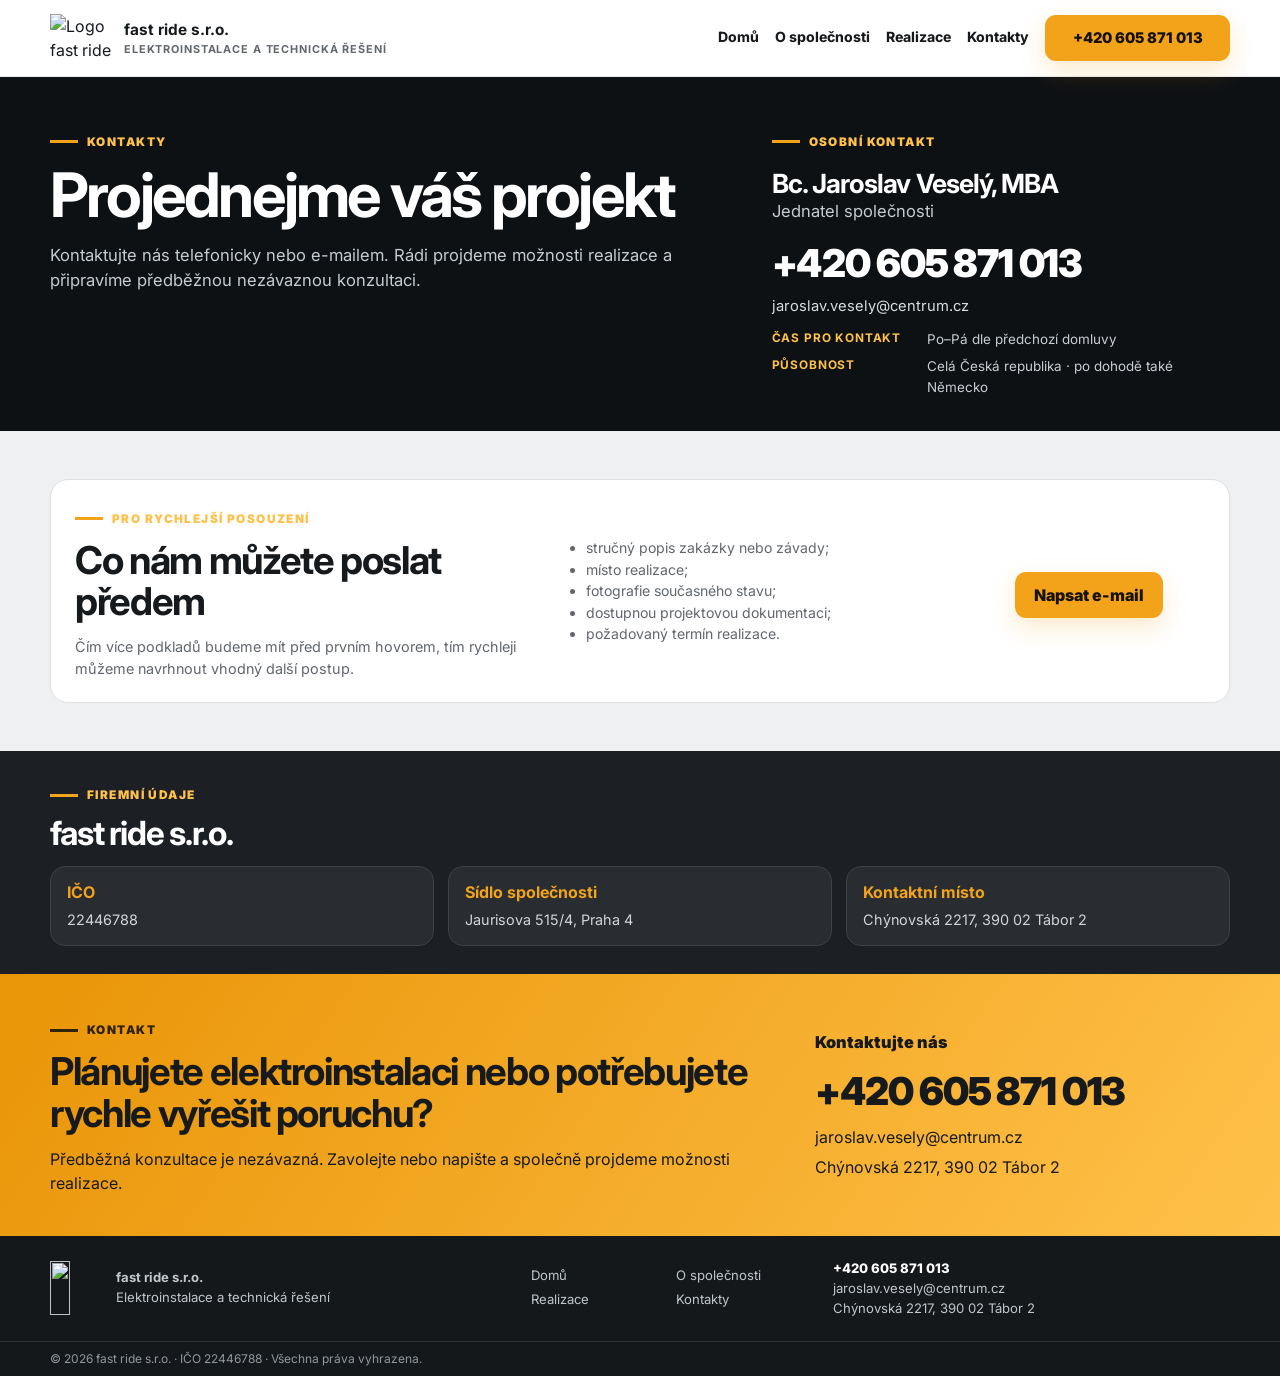
==== commit e4b60dda: "Add files via upload" ====
--- a/kontakty.html
+++ b/kontakty.html
@@ -5,7 +5,10 @@
 <meta charset="utf-8">
 <meta name="viewport" content="width=device-width, initial-scale=1">
 <meta name="theme-color" content="#1c2024">
-<link rel="icon" href="assets/logo.webp">
+<meta name="color-scheme" content="light">
+<meta name="application-name" content="fast ride s.r.o.">
+<link rel="icon" type="image/png" href="assets/logo-transparent.png">
+<link rel="apple-touch-icon" href="assets/logo-transparent.png">
 <link rel="preconnect" href="https://fonts.googleapis.com">
 <link rel="preconnect" href="https://fonts.gstatic.com" crossorigin>
 <link href="https://fonts.googleapis.com/css2?family=Inter:wght@400;500;600;700;800;900&display=swap" rel="stylesheet">
@@ -24,7 +27,7 @@
 <header class="site-header">
   <div class="container header-inner">
     <a class="brand" href="index.html" aria-label="fast ride s.r.o. – domů">
-      <img src="assets/logo.webp" alt="Logo fast ride s.r.o.">
+      <img src="assets/logo-transparent.png" alt="Logo fast ride s.r.o." width="64" height="64" decoding="async">
       <span><b>fast ride s.r.o.</b><small>Elektroinstalace a technická řešení</small></span>
     </a>
     <a class="header-phone" href="tel:+420605871013" aria-label="Zavolat na číslo +420 605 871 013">
@@ -113,7 +116,7 @@
 <footer class="site-footer">
   <div class="container footer-grid">
     <div class="footer-brand">
-      <img src="assets/logo.webp" alt="" width="72" height="54">
+      <img src="assets/logo-transparent.png" alt="" width="64" height="64" loading="lazy" decoding="async">
       <p><b>fast ride s.r.o.</b><br>Elektroinstalace a technická řešení</p>
     </div>
     <nav class="footer-links" aria-label="Navigace v zápatí">
--- a/css/style.css
+++ b/css/style.css
@@ -620,3 +620,112 @@
     width:100% !important;
   }
 }
+
+
+/* SEO launch update: construction-services highlight */
+.construction-news{
+  padding:44px 0;
+  background:#eef0f2;
+}
+.construction-news-panel{
+  display:grid;
+  grid-template-columns:minmax(0,.85fr) minmax(0,1.15fr);
+  gap:28px;
+  align-items:start;
+  padding:28px;
+  background:#fff;
+  border:1px solid var(--line);
+  border-radius:22px;
+  box-shadow:var(--shadow);
+}
+.news-badge{
+  display:inline-flex;
+  margin:0 0 14px;
+  padding:7px 11px;
+  border-radius:999px;
+  background:var(--accent);
+  color:#2b1c02;
+  font-size:.72rem;
+  line-height:1;
+  font-weight:950;
+  letter-spacing:.11em;
+}
+.construction-news-copy p{
+  margin:0;
+  color:var(--muted);
+}
+.construction-news-list{
+  display:grid;
+  grid-template-columns:repeat(2,minmax(0,1fr));
+  gap:10px;
+}
+.construction-news-list article{
+  min-height:104px;
+  padding:16px;
+  border:1px solid var(--line);
+  border-radius:15px;
+  background:#f8f9fa;
+}
+.construction-news-list article:last-child{
+  grid-column:1 / -1;
+  min-height:auto;
+}
+.construction-news-list b,
+.construction-news-list span{
+  display:block;
+}
+.construction-news-list b{
+  margin-bottom:5px;
+  font-size:.98rem;
+}
+.construction-news-list span{
+  color:var(--muted);
+  font-size:.84rem;
+}
+
+/* Stronger responsive safeguards for varied screen widths */
+body{overflow-x:hidden}
+main,section,.container{min-width:0}
+.hero-content>div:first-child,
+.section-heading>*,
+.split>*,
+.contact-band-grid>*{min-width:0}
+
+@media(max-width:1100px){
+  .header-inner{gap:14px}
+  .brand{min-width:220px}
+  .main-nav{gap:11px;font-size:.82rem}
+  .nav-call{padding-inline:13px}
+  .service-grid{grid-template-columns:repeat(2,minmax(0,1fr))}
+}
+
+@media(max-width:900px){
+  .construction-news-panel{grid-template-columns:1fr}
+  .construction-news-list{grid-template-columns:repeat(2,minmax(0,1fr))}
+  .section-heading{align-items:start}
+}
+
+@media(max-width:720px){
+  .container{width:min(calc(100% - 28px),var(--max))}
+  .construction-news-panel{padding:20px}
+  .construction-news-list{grid-template-columns:1fr}
+  .construction-news-list article:last-child{grid-column:auto}
+  .service-grid,
+  .project-grid,
+  .process-grid,
+  .standards-grid,
+  .value-grid,
+  .award-cards{grid-template-columns:1fr}
+  .section-heading,
+  .contact-band-grid{display:grid;grid-template-columns:1fr}
+  .contact-band-grid{gap:22px}
+  .contact-phone-big{font-size:clamp(1.45rem,8vw,2.1rem)}
+}
+
+@media(max-width:420px){
+  h1{font-size:clamp(2.05rem,12vw,3rem)}
+  h2{font-size:clamp(1.55rem,8vw,2.15rem)}
+  .hero-actions{display:grid;grid-template-columns:1fr}
+  .hero-actions .button{width:100%}
+  .card{padding:18px}
+}
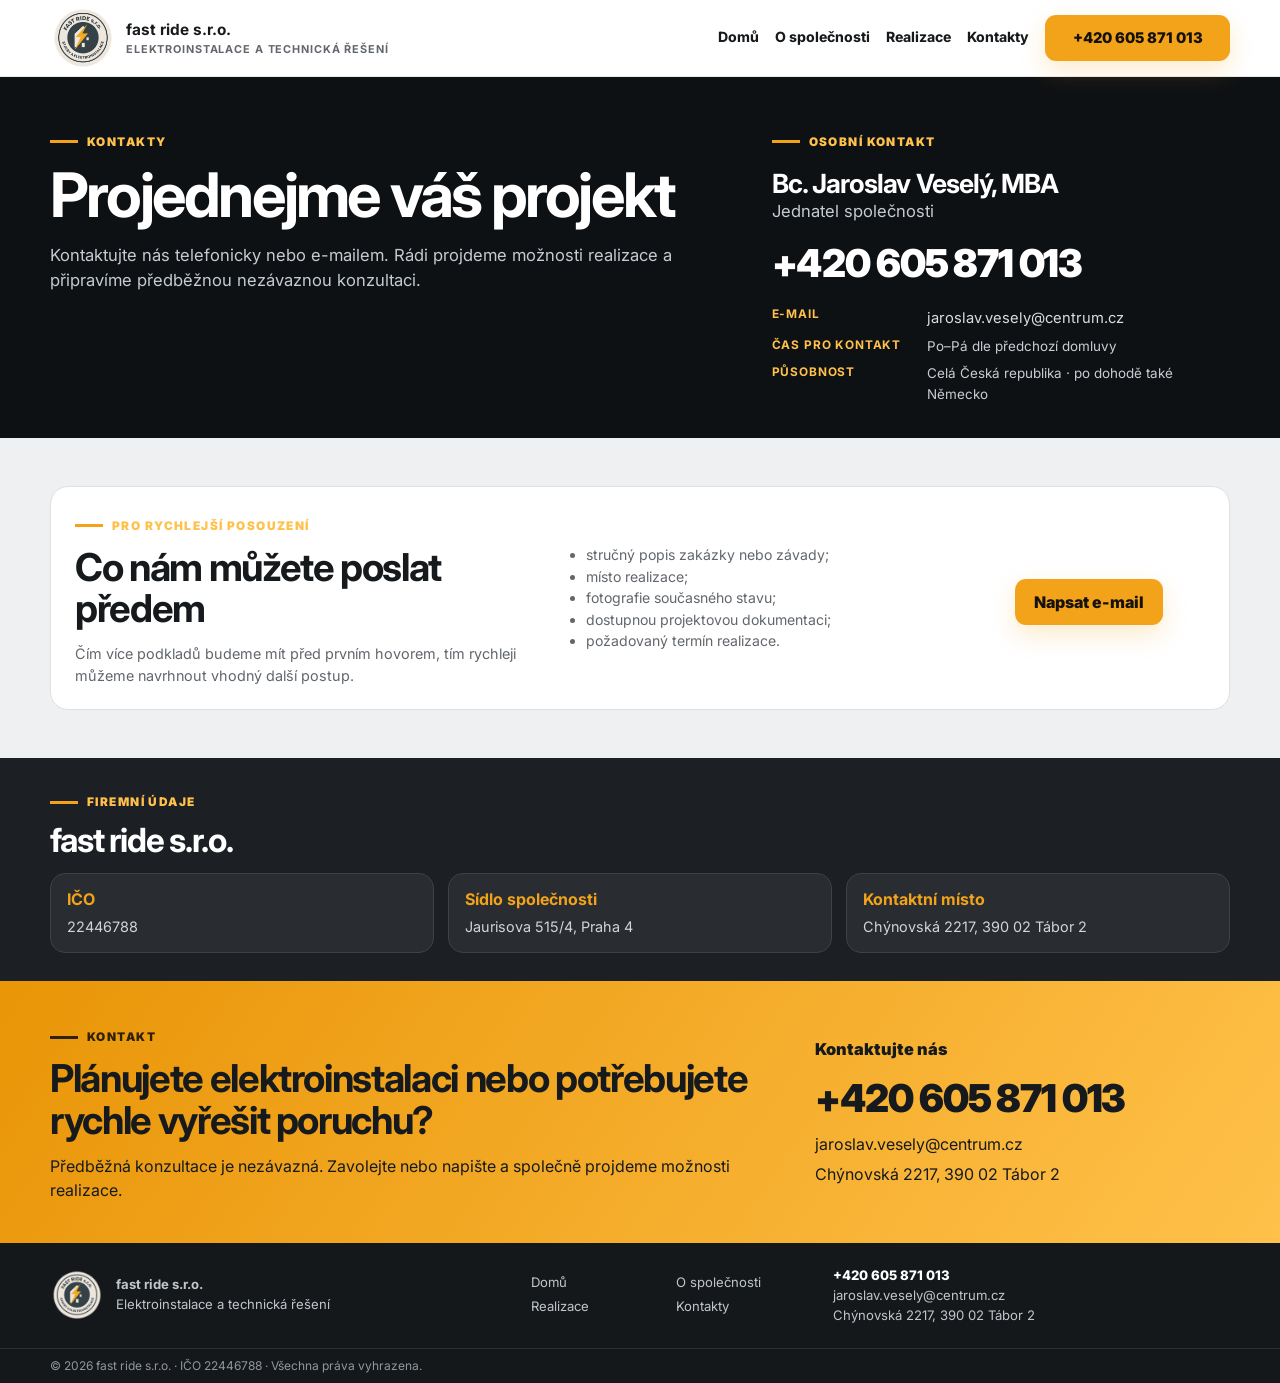
==== commit 97454577: "Add files via upload" ====
--- a/kontakty.html
+++ b/kontakty.html
@@ -57,8 +57,8 @@
       <h2>Bc. Jaroslav Veselý, MBA</h2>
       <p class="contact-role">Jednatel společnosti</p>
       <a class="contact-phone-big light" href="tel:+420605871013">+420 605 871 013</a>
-      <a class="contact-email-light" href="mailto:jaroslav.vesely@centrum.cz">jaroslav.vesely@centrum.cz</a>
       <div class="contact-meta">
+        <div><b>E-mail</b><a class="contact-email-light" href="mailto:jaroslav.vesely@centrum.cz">jaroslav.vesely@centrum.cz</a></div>
         <div><b>Čas pro kontakt</b><span>Po–Pá dle předchozí domluvy</span></div>
         <div><b>Působnost</b><span>Celá Česká republika · po dohodě také Německo</span></div>
       </div>
--- a/css/style.css
+++ b/css/style.css
@@ -729,3 +729,44 @@
   .hero-actions .button{width:100%}
   .card{padding:18px}
 }
+
+
+/* FINAL APPROVED NOVINKA + transparent unchanged logo */
+.brand img{width:66px;height:66px;object-fit:contain;background:transparent}
+.footer-brand img{width:64px;height:64px;object-fit:contain;background:transparent}
+
+.hero-new{display:block;color:#eef0f2;margin:0 0 19px}
+.hero-new .novinka-square{margin-right:.48em}
+.hero-new strong{color:var(--accent2);margin-right:.25em}
+.novinka-square{display:inline-block;width:.68em;height:.68em;border-radius:2px;background:var(--accent);vertical-align:.06em;flex:0 0 auto}
+
+.construction-news{padding:44px 0;background:#f4f5f6}
+.construction-news-heading{max-width:830px;margin:0 auto 24px;text-align:center}
+.construction-news-heading>.eyebrow{color:var(--accent2);margin-bottom:12px}
+.construction-news-heading>.eyebrow:before{background:var(--accent)}
+.construction-news-badge{display:inline-flex;align-items:center;gap:10px;margin:0 auto 14px;padding:10px 17px;border:2px solid var(--accent);border-radius:9px;background:#fff;color:var(--accent2);font-size:clamp(1.08rem,2vw,1.42rem);line-height:1;font-weight:900;letter-spacing:.07em;box-shadow:0 6px 18px rgba(0,0,0,.06)}
+.construction-news-badge .novinka-square{width:.72em;height:.72em}
+.construction-news-heading h2{margin:0 0 9px}
+.construction-news-heading p{max-width:700px;margin:0 auto;color:var(--muted)}
+.construction-icon-row{display:grid;grid-template-columns:repeat(4,minmax(0,1fr));gap:12px;max-width:980px;margin:0 auto;padding:18px 20px;border:1px solid rgba(242,163,26,.55);border-radius:16px;background:#fff;box-shadow:0 10px 28px rgba(0,0,0,.045)}
+.construction-icon-row article{min-width:0;text-align:center;padding:4px 8px}
+.construction-mini-icon{width:48px;height:48px;margin:0 auto 8px;color:var(--accent2)}
+.construction-mini-icon svg{display:block;width:100%;height:100%;fill:none;stroke:currentColor;stroke-width:3;stroke-linecap:round;stroke-linejoin:round}
+.construction-icon-row h3{font-size:.96rem;margin:0 0 5px}
+.construction-icon-row p{font-size:.78rem;line-height:1.42;color:var(--muted);margin:0}
+
+@media(max-width:900px){
+  .construction-icon-row{grid-template-columns:repeat(2,minmax(0,1fr));gap:16px 10px}
+}
+@media(max-width:760px){
+  .brand img{width:58px;height:58px}
+  .construction-news{padding:34px 0}
+  .construction-icon-row{padding:16px 12px}
+}
+@media(max-width:440px){
+  .construction-icon-row{grid-template-columns:1fr 1fr;gap:14px 6px}
+  .construction-mini-icon{width:42px;height:42px}
+  .construction-icon-row article{padding:2px 4px}
+  .construction-icon-row h3{font-size:.88rem}
+  .construction-icon-row p{font-size:.73rem}
+}
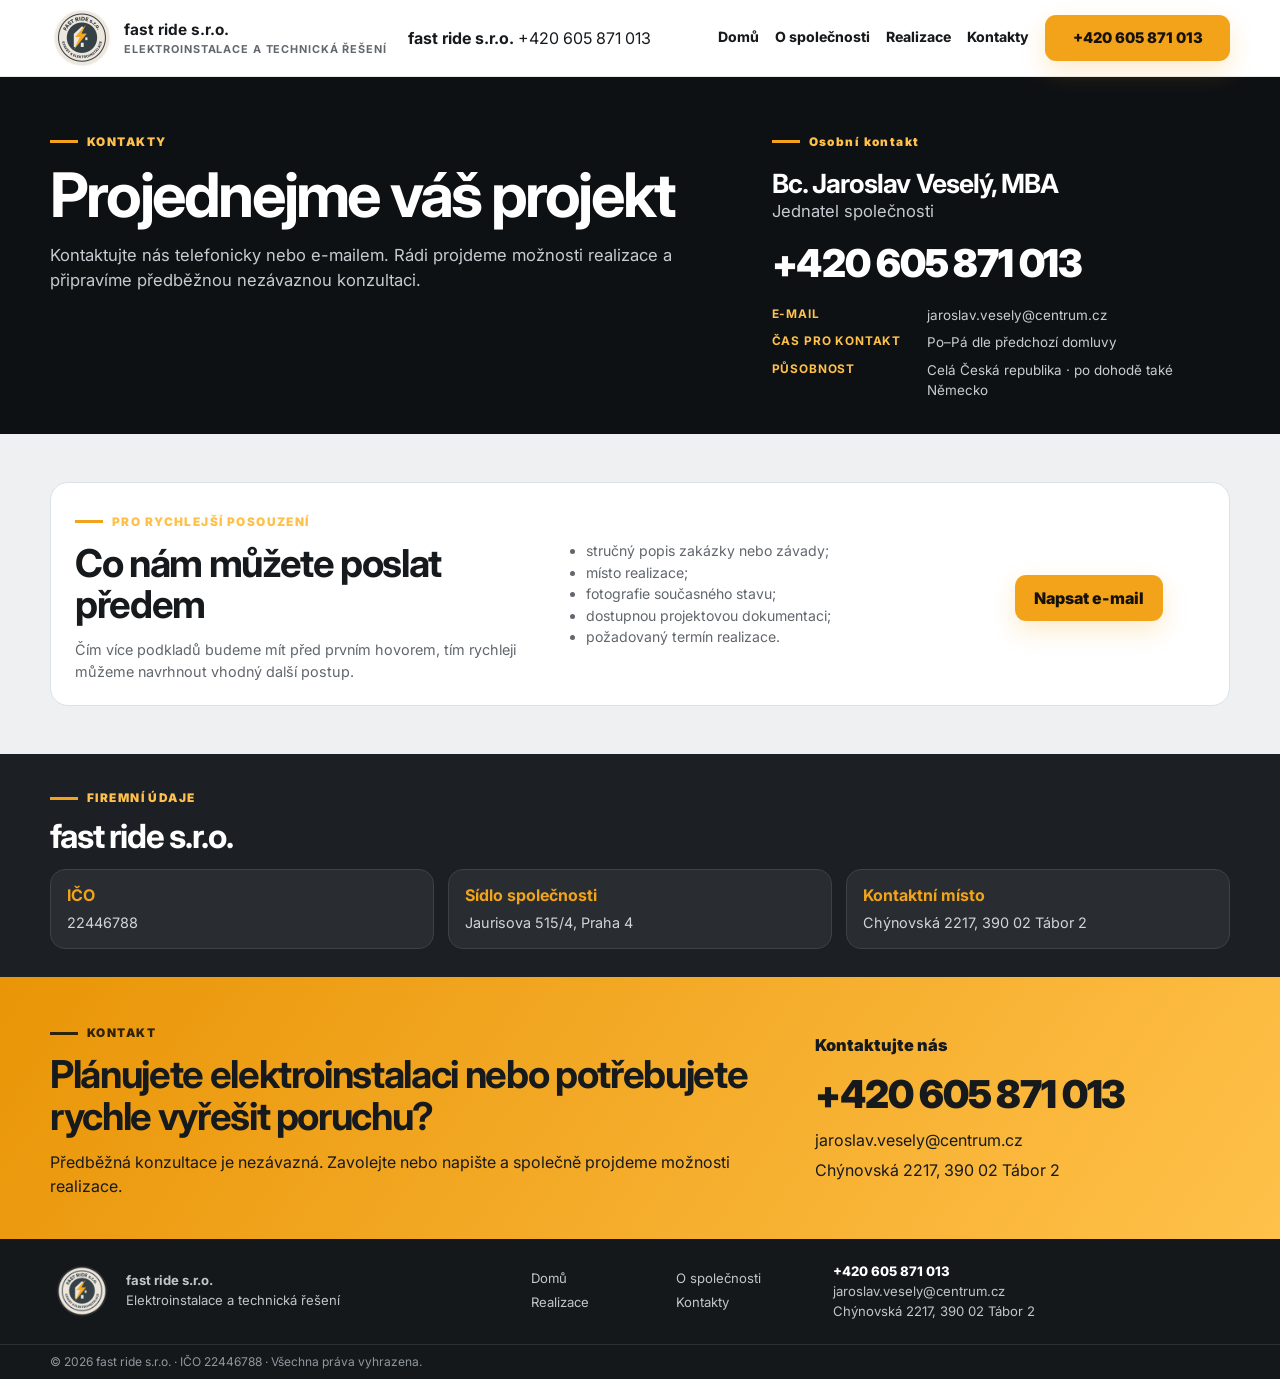
==== commit 6cf131e7: "Add files via upload" ====
--- a/kontakty.html
+++ b/kontakty.html
@@ -30,6 +30,11 @@
       <img src="assets/logo-transparent.png" alt="Logo fast ride s.r.o." width="64" height="64" decoding="async">
       <span><b>fast ride s.r.o.</b><small>Elektroinstalace a technická řešení</small></span>
     </a>
+
+    <div class="mobile-header-center" aria-label="Kontaktní údaje společnosti">
+      <strong>fast ride s.r.o.</strong>
+      <a href="tel:+420605871013">+420 605 871 013</a>
+    </div>
     <a class="header-phone" href="tel:+420605871013" aria-label="Zavolat na číslo +420 605 871 013">
       <span>Telefon</span><b>+420 605 871 013</b>
     </a>
--- a/css/style.css
+++ b/css/style.css
@@ -770,3 +770,401 @@
   .construction-icon-row h3{font-size:.88rem}
   .construction-icon-row p{font-size:.73rem}
 }
+
+
+/* FINAL POLISH — unified logo alignment and compact left-aligned NOVINKA block */
+
+/* Use exactly the same circular logo size in header and footer */
+.brand img,
+.footer-brand img{
+  width:64px;
+  height:64px;
+  object-fit:contain;
+  background:transparent;
+  flex:0 0 64px;
+}
+.brand,
+.footer-brand{
+  align-items:center;
+}
+.brand img{
+  margin:0;
+}
+
+/* Construction section follows the same left-aligned rhythm as "Naše služby" */
+.construction-news{
+  padding:34px 0 36px;
+  background:#f4f5f6;
+}
+.construction-news-heading{
+  max-width:none;
+  margin:0 0 18px;
+  text-align:left;
+}
+.construction-news-line{
+  display:block;
+  margin-bottom:8px;
+}
+.construction-news-heading .eyebrow{
+  color:var(--accent2);
+  margin:0;
+}
+.construction-news-heading .eyebrow:before{
+  background:var(--accent);
+}
+.construction-news-new{
+  display:flex;
+  align-items:baseline;
+  gap:0;
+  margin:0 0 7px;
+  color:var(--accent2);
+  font-size:1rem;
+}
+.construction-news-new .novinka-square{
+  margin-right:.48em;
+}
+.construction-news-new strong{
+  color:var(--accent2);
+  letter-spacing:.04em;
+}
+.construction-news-copy{
+  display:grid;
+  grid-template-columns:minmax(0,1.25fr) minmax(260px,.75fr);
+  gap:38px;
+  align-items:end;
+}
+.construction-news-copy h2{
+  margin:0;
+}
+.construction-news-copy p{
+  margin:0;
+  color:var(--muted);
+  max-width:520px;
+}
+
+/* Five compact cards, same rounded-card language as existing services */
+.construction-card-grid{
+  display:grid;
+  grid-template-columns:repeat(5,minmax(0,1fr));
+  gap:10px;
+  margin:0;
+}
+.construction-card{
+  min-width:0;
+  padding:15px 12px 14px;
+  border:1px solid var(--line);
+  border-radius:15px;
+  background:#fff;
+  text-align:left;
+  box-shadow:0 7px 20px rgba(0,0,0,.035);
+  transition:transform .18s ease, box-shadow .18s ease, border-color .18s ease;
+}
+.construction-card:hover{
+  transform:translateY(-2px);
+  border-color:rgba(242,163,26,.65);
+  box-shadow:0 10px 24px rgba(0,0,0,.06);
+}
+.construction-mini-icon{
+  width:38px;
+  height:38px;
+  margin:0 0 8px;
+  color:var(--accent2);
+}
+.construction-mini-icon svg{
+  display:block;
+  width:100%;
+  height:100%;
+  fill:none;
+  stroke:currentColor;
+  stroke-width:3;
+  stroke-linecap:round;
+  stroke-linejoin:round;
+}
+.construction-card h3{
+  margin:0 0 5px;
+  font-size:.92rem;
+}
+.construction-card p{
+  margin:0;
+  color:var(--muted);
+  font-size:.75rem;
+  line-height:1.4;
+}
+
+@media(max-width:1000px){
+  .construction-news-copy{
+    grid-template-columns:1fr;
+    gap:8px;
+    align-items:start;
+  }
+  .construction-news-copy p{
+    max-width:720px;
+  }
+  .construction-card-grid{
+    grid-template-columns:repeat(3,minmax(0,1fr));
+  }
+}
+
+@media(max-width:760px){
+  .brand img,
+  .footer-brand img{
+    width:58px;
+    height:58px;
+    flex-basis:58px;
+  }
+  .construction-news{
+    padding:28px 0 30px;
+  }
+  .construction-news-heading{
+    margin-bottom:15px;
+  }
+  .construction-card-grid{
+    grid-template-columns:repeat(2,minmax(0,1fr));
+    gap:9px;
+  }
+  .construction-card{
+    padding:13px 11px;
+  }
+}
+
+@media(max-width:430px){
+  .construction-card-grid{
+    grid-template-columns:1fr;
+  }
+}
+
+@media(prefers-reduced-motion:reduce){
+  .construction-card{
+    transition:none;
+  }
+  .construction-card:hover{
+    transform:none;
+  }
+}
+
+
+/* FINAL COMPACT ALIGNMENT */
+.construction-news{
+  padding:24px 0 26px !important;
+}
+.construction-news-heading.compact-balanced{
+  display:grid;
+  grid-template-columns:minmax(0,1.15fr) minmax(280px,.85fr);
+  gap:30px;
+  align-items:start;
+  margin:0 0 12px !important;
+  text-align:left !important;
+}
+.construction-news-left,
+.construction-news-right{
+  min-width:0;
+}
+.construction-news-left .eyebrow{
+  margin:0 0 6px !important;
+}
+.construction-news-left h2{
+  margin:0 !important;
+}
+.construction-news-right p{
+  margin:0 !important;
+  color:var(--muted);
+  align-self:start;
+}
+.construction-news-new,
+.construction-news-badge{
+  display:none !important;
+}
+
+.construction-card-grid{
+  display:grid;
+  grid-template-columns:repeat(5,minmax(0,1fr));
+  gap:8px !important;
+  margin:0 !important;
+}
+.construction-card{
+  padding:12px 11px !important;
+}
+.construction-card-row{
+  display:flex;
+  align-items:flex-start;
+  gap:9px;
+}
+.construction-mini-icon{
+  width:30px !important;
+  height:30px !important;
+  flex:0 0 30px;
+  margin:1px 0 0 !important;
+}
+.construction-card h3{
+  margin:0 0 3px !important;
+  font-size:.88rem !important;
+}
+.construction-card p{
+  margin:0 !important;
+  font-size:.72rem !important;
+  line-height:1.32 !important;
+}
+
+.contact-email-line{
+  display:grid;
+  grid-template-columns:110px minmax(0,1fr);
+  gap:18px;
+  align-items:center;
+}
+.contact-email-line span{
+  color:var(--accent2);
+  font-weight:800;
+}
+.contact-email-line a{
+  justify-self:start;
+}
+
+@media(max-width:1000px){
+  .construction-news-heading.compact-balanced{
+    grid-template-columns:1fr;
+    gap:6px;
+  }
+  .construction-card-grid{
+    grid-template-columns:repeat(3,minmax(0,1fr));
+  }
+}
+@media(max-width:760px){
+  .construction-news{
+    padding:20px 0 22px !important;
+  }
+  .construction-card-grid{
+    grid-template-columns:repeat(2,minmax(0,1fr));
+  }
+  .contact-email-line{
+    grid-template-columns:90px minmax(0,1fr);
+    gap:12px;
+  }
+}
+@media(max-width:460px){
+  .construction-card-grid{
+    grid-template-columns:1fr;
+  }
+  .contact-email-line{
+    grid-template-columns:1fr;
+    gap:3px;
+  }
+}
+
+
+/* FINAL UNIFIED VERSION */
+
+/* The right-hand explanations and phone buttons use exactly the process-block layout. */
+.section-phone-contact{
+  max-width:440px;
+  display:flex;
+  flex-direction:column;
+  align-items:flex-start;
+  gap:12px;
+}
+.section-phone-contact p{
+  margin:0;
+  color:var(--muted);
+}
+
+/* Construction block follows the exact font sizes and card structure of Naše služby. */
+.construction-news{
+  padding:48px 0 !important;
+}
+.construction-unified-heading{
+  margin-bottom:28px !important;
+}
+.construction-service-grid{
+  grid-template-columns:repeat(3,1fr) !important;
+  gap:14px !important;
+}
+.construction-service-card{
+  padding:22px !important;
+  text-align:left !important;
+}
+.construction-service-card .construction-service-icon{
+  display:grid;
+  place-items:center;
+  width:38px;
+  height:38px;
+  border-radius:10px;
+  background:rgba(242,163,26,.15);
+  color:#825000;
+  margin-bottom:14px;
+}
+.construction-service-icon svg{
+  width:25px;
+  height:25px;
+  fill:none;
+  stroke:currentColor;
+  stroke-width:3;
+  stroke-linecap:round;
+  stroke-linejoin:round;
+}
+.construction-service-card h3{
+  font-size:1.08rem !important;
+  margin-bottom:8px !important;
+}
+.construction-service-card p{
+  color:var(--muted) !important;
+  font-size:.9rem !important;
+  line-height:1.52 !important;
+  margin:0 !important;
+}
+
+/* Remove all old compact/side-icon construction rules. */
+.construction-card-grid,
+.construction-card,
+.construction-card-row,
+.construction-mini-icon{
+  all:unset;
+}
+
+/* Contact labels: E-mail, Čas pro kontakt and Působnost are now one identical grid. */
+.contact-meta{
+  display:grid !important;
+  gap:7px !important;
+  margin-top:12px !important;
+}
+.contact-meta div{
+  display:grid !important;
+  grid-template-columns:145px minmax(0,1fr) !important;
+  gap:10px !important;
+  align-items:start !important;
+}
+.contact-meta b{
+  color:var(--accent2) !important;
+  font-size:.74rem !important;
+  font-weight:700 !important;
+  text-transform:uppercase !important;
+  letter-spacing:.07em !important;
+}
+.contact-meta span,
+.contact-meta a{
+  color:#c8cdd1 !important;
+  font-size:.84rem !important;
+  margin:0 !important;
+}
+
+/* Keep the lowercase letters in "Osobní kontakt". */
+.contact-primary-final > .eyebrow{
+  text-transform:none !important;
+}
+
+@media(max-width:1000px){
+  .construction-service-grid{
+    grid-template-columns:repeat(2,minmax(0,1fr)) !important;
+  }
+  .section-phone-contact{
+    max-width:none;
+  }
+}
+
+@media(max-width:620px){
+  .construction-service-grid{
+    grid-template-columns:1fr !important;
+  }
+  .contact-meta div{
+    grid-template-columns:1fr !important;
+    gap:2px !important;
+  }
+}
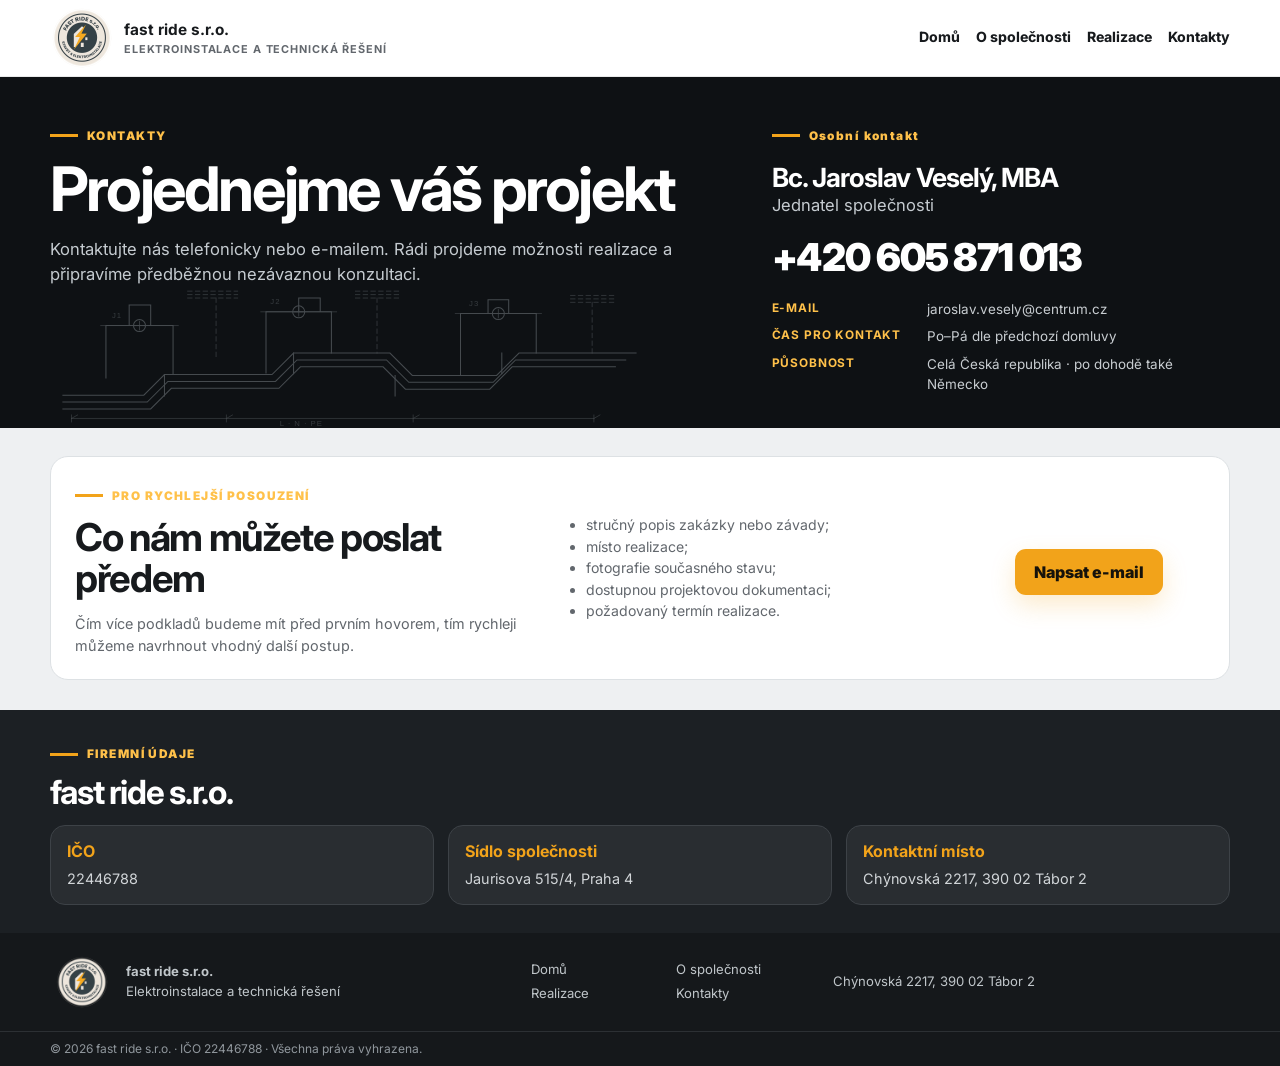
==== commit 2319b622: "Add files via upload" ====
--- a/kontakty.html
+++ b/kontakty.html
@@ -31,20 +31,15 @@
       <span><b>fast ride s.r.o.</b><small>Elektroinstalace a technická řešení</small></span>
     </a>
 
-    <div class="mobile-header-center" aria-label="Kontaktní údaje společnosti">
+    <div class="mobile-header-center" aria-label="Název společnosti">
       <strong>fast ride s.r.o.</strong>
-      <a href="tel:+420605871013">+420 605 871 013</a>
     </div>
-    <a class="header-phone" href="tel:+420605871013" aria-label="Zavolat na číslo +420 605 871 013">
-      <span>Telefon</span><b>+420 605 871 013</b>
-    </a>
     <button class="menu-button" type="button" aria-expanded="false" aria-controls="main-nav">Menu</button>
     <nav id="main-nav" class="main-nav" aria-label="Hlavní navigace">
       <a href="index.html">Domů</a>
       <a href="o-spolecnosti.html">O společnosti</a>
       <a href="realizace.html">Realizace</a>
       <a href="kontakty.html">Kontakty</a>
-      <a class="button button-accent nav-call phone-button" href="tel:+420605871013">+420 605 871 013</a>
     </nav>
   </div>
 </header>
@@ -103,22 +98,7 @@
 </section>
 </main>
 
-<section class="contact-band">
-  <div class="container contact-band-grid">
-    <div>
-      <span class="eyebrow dark">Kontakt</span>
-      <h2>Plánujete elektroinstalaci nebo potřebujete rychle vyřešit poruchu?</h2>
-      <p>Předběžná konzultace je nezávazná. Zavolejte nebo napište a společně projdeme možnosti realizace.</p>
-    </div>
-    <div class="contact-band-details">
-      <span class="contact-band-label">Kontaktujte nás</span>
-      <a class="contact-phone-big" href="tel:+420605871013">+420 605 871 013</a>
-      <a href="mailto:jaroslav.vesely@centrum.cz">jaroslav.vesely@centrum.cz</a>
-      <span>Chýnovská 2217, 390 02 Tábor 2</span>
-    </div>
-  </div>
-</section>
-<footer class="site-footer">
+<footer class="site-footer contact-page-footer">
   <div class="container footer-grid">
     <div class="footer-brand">
       <img src="assets/logo-transparent.png" alt="" width="64" height="64" loading="lazy" decoding="async">
@@ -128,11 +108,7 @@
       <a href="index.html">Domů</a><a href="o-spolecnosti.html">O společnosti</a>
       <a href="realizace.html">Realizace</a><a href="kontakty.html">Kontakty</a>
     </nav>
-    <div class="footer-contact">
-      <a href="tel:+420605871013">+420 605 871 013</a>
-      <a href="mailto:jaroslav.vesely@centrum.cz">jaroslav.vesely@centrum.cz</a>
-      <span>Chýnovská 2217, 390 02 Tábor 2</span>
-    </div>
+    <div class="footer-contact"><span>Chýnovská 2217, 390 02 Tábor 2</span></div>
   </div>
   <div class="footer-legal"><div class="container">© <span data-year></span> fast ride s.r.o. · IČO 22446788 · Všechna práva vyhrazena.</div></div>
 </footer>
--- a/css/style.css
+++ b/css/style.css
@@ -1168,3 +1168,641 @@
     gap:2px !important;
   }
 }
+
+
+/* FINAL MOBILE HEADER */
+.mobile-header-center{
+  display:none;
+}
+
+@media(max-width:780px){
+  .header-inner{
+    min-height:88px !important;
+    height:auto !important;
+    display:grid !important;
+    grid-template-columns:64px minmax(168px,1fr) 94px !important;
+    align-items:center !important;
+    column-gap:10px !important;
+    padding-top:8px !important;
+    padding-bottom:8px !important;
+  }
+
+  .brand{
+    width:64px !important;
+    min-width:64px !important;
+    display:block !important;
+  }
+
+  .brand img{
+    display:block !important;
+    width:64px !important;
+    height:64px !important;
+    object-fit:contain !important;
+  }
+
+  .brand > span{
+    display:none !important;
+  }
+
+  .mobile-header-center{
+    display:flex !important;
+    min-width:0 !important;
+    flex-direction:column !important;
+    align-items:center !important;
+    justify-content:center !important;
+    gap:3px !important;
+    text-align:center !important;
+    line-height:1.08 !important;
+  }
+
+  .mobile-header-center strong,
+  .mobile-header-center a{
+    display:block !important;
+    width:max-content !important;
+    max-width:none !important;
+    margin:0 !important;
+    padding:0 !important;
+    color:#111 !important;
+    white-space:nowrap !important;
+    overflow:visible !important;
+    text-overflow:clip !important;
+  }
+
+  .mobile-header-center strong{
+    font-size:.76rem !important;
+    font-weight:800 !important;
+  }
+
+  .mobile-header-center a{
+    font-size:.80rem !important;
+    font-weight:850 !important;
+  }
+
+  .menu-button{
+    display:flex !important;
+    align-items:center !important;
+    justify-content:center !important;
+    width:94px !important;
+    min-width:94px !important;
+    height:54px !important;
+    margin:0 !important;
+    padding:0 14px !important;
+    border:0 !important;
+    border-radius:14px !important;
+    background:#f5a623 !important;
+    color:#111 !important;
+    box-shadow:0 8px 20px rgba(242,163,26,.25) !important;
+    font-size:1rem !important;
+    font-weight:900 !important;
+  }
+
+  .main-nav{
+    top:88px !important;
+  }
+}
+
+@media(max-width:430px){
+  .header-inner{
+    grid-template-columns:58px minmax(148px,1fr) 82px !important;
+    column-gap:7px !important;
+  }
+
+  .brand{
+    width:58px !important;
+    min-width:58px !important;
+  }
+
+  .brand img{
+    width:58px !important;
+    height:58px !important;
+  }
+
+  .mobile-header-center strong{
+    font-size:.69rem !important;
+  }
+
+  .mobile-header-center a{
+    font-size:.71rem !important;
+  }
+
+  .menu-button{
+    width:82px !important;
+    min-width:82px !important;
+    height:50px !important;
+    padding:0 10px !important;
+    font-size:.92rem !important;
+  }
+}
+
+@media(max-width:370px){
+  .header-inner{
+    grid-template-columns:54px minmax(132px,1fr) 74px !important;
+  }
+
+  .brand{
+    width:54px !important;
+    min-width:54px !important;
+  }
+
+  .brand img{
+    width:54px !important;
+    height:54px !important;
+  }
+
+  .mobile-header-center strong{
+    font-size:.62rem !important;
+  }
+
+  .mobile-header-center a{
+    font-size:.64rem !important;
+  }
+
+  .menu-button{
+    width:74px !important;
+    min-width:74px !important;
+    font-size:.85rem !important;
+  }
+}
+
+
+/* SPONZORSTVÍ A PODPORA REGIONU */
+.support-projects{
+  display:grid;
+  grid-template-columns:repeat(2,minmax(0,1fr));
+  gap:18px;
+  margin-top:24px;
+}
+.support-project{
+  padding:22px;
+  border:1px solid rgba(242,163,26,.28);
+  border-radius:18px;
+  background:rgba(255,255,255,.62);
+}
+.support-project h3{
+  margin:0 0 9px;
+}
+.support-project p{
+  margin:0 0 14px;
+}
+.support-actions{
+  display:flex;
+  flex-wrap:wrap;
+  gap:10px 18px;
+}
+.support-link{
+  display:inline-block;
+  color:#c87900;
+  font-weight:800;
+  text-decoration:none;
+  border-bottom:1px solid currentColor;
+}
+.support-link:hover,
+.support-link:focus-visible{
+  color:#111;
+}
+@media(max-width:780px){
+  .support-projects{
+    grid-template-columns:1fr;
+    gap:14px;
+    margin-top:18px;
+  }
+  .support-project{
+    padding:18px;
+  }
+}
+
+.project-button{
+ display:inline-flex;align-items:center;justify-content:center;border:1px solid #d6dadd;
+ background:#f4f5f6;padding:9px 11px;border-radius:9px;font-weight:800;color:#24282c
+}
+.project-button:hover{background:var(--accent);border-color:var(--accent);color:#17120a}
+
+.back-link{display:inline-flex;margin-bottom:18px;color:#d7dce0;font-weight:800;font-size:.88rem}
+.realization-project{overflow:hidden}
+.realization-intro{display:grid;grid-template-columns:.82fr 1.18fr;gap:42px;align-items:start;margin-bottom:34px}
+.realization-place{display:block;color:#915a00;text-transform:uppercase;letter-spacing:.09em;font-size:.72rem;font-weight:900;margin-bottom:9px}
+.realization-intro p{color:var(--muted);margin-bottom:12px}
+.realization-scope{margin:0;padding-left:20px;color:var(--muted)}
+.gallery-heading{display:flex;justify-content:space-between;align-items:end;gap:24px;margin-bottom:18px}
+.gallery-heading>p{max-width:360px;color:var(--muted);font-size:.88rem;margin:0}
+.realization-slider-wrap{position:relative}
+.realization-slider{
+ display:flex;gap:14px;overflow-x:auto;scroll-snap-type:x mandatory;scroll-behavior:smooth;
+ scrollbar-width:none;padding:2px 2px 12px
+}
+.realization-slider::-webkit-scrollbar{display:none}
+.gallery-item{
+ flex:0 0 calc(50% - 7px);scroll-snap-align:start;border:0;padding:0;background:#e5e8ea;
+ border-radius:16px;overflow:hidden;cursor:zoom-in;box-shadow:0 8px 24px rgba(12,18,24,.08)
+}
+.gallery-item img{width:100%;aspect-ratio:4/3;object-fit:cover}
+.slider-arrow{
+ position:absolute;z-index:4;top:50%;transform:translateY(-50%);width:44px;height:44px;border:0;
+ border-radius:50%;background:rgba(20,24,28,.86);color:#fff;font-size:2rem;line-height:1;cursor:pointer;
+ box-shadow:0 6px 20px rgba(0,0,0,.2)
+}
+.slider-prev{left:12px}.slider-next{right:12px}
+.photo-lightbox{
+ position:fixed;inset:0;z-index:200;background:rgba(10,12,14,.92);display:none;align-items:center;
+ justify-content:center;padding:70px 70px 34px
+}
+.photo-lightbox.open{display:flex}
+.photo-lightbox img{max-width:min(1180px,90vw);max-height:82vh;object-fit:contain;border-radius:10px}
+.lightbox-close,.lightbox-arrow{position:absolute;border:0;background:rgba(255,255,255,.12);color:#fff;cursor:pointer}
+.lightbox-close{right:24px;top:18px;width:44px;height:44px;border-radius:50%;font-size:1.8rem}
+.lightbox-arrow{top:50%;transform:translateY(-50%);width:48px;height:58px;border-radius:12px;font-size:2.2rem}
+.lightbox-prev{left:18px}.lightbox-next{right:18px}
+
+@media(min-width:781px){
+ /* Keep the desktop home hero compact enough for the first image/hero to fit a 13-inch display. */
+ body.home-page .hero-content,.hero-content{padding-top:26px;padding-bottom:18px}
+ .hero-lead{font-size:clamp(.96rem,1.35vw,1.1rem)}
+ .hero-new{white-space:nowrap;font-size:.94rem;margin-bottom:13px}
+ .hero-facts{margin-top:20px}
+}
+@media(max-width:780px){
+ .realization-intro{grid-template-columns:1fr;gap:10px}
+ .gallery-heading{align-items:flex-start;flex-direction:column;gap:4px}
+ .gallery-item{flex-basis:82%}
+ .photo-lightbox{padding:64px 14px 24px}
+ .lightbox-prev{left:8px}.lightbox-next{right:8px}
+}
+@media(max-width:520px){
+ .gallery-item{flex-basis:88%}
+ .slider-arrow{width:38px;height:38px}
+}
+
+
+/* ===== v3 refinements ===== */
+
+/* HOME: NOVINKA must remain visually important. Do not shrink it. */
+.hero-new-emphasis{
+  font-size:clamp(1.04rem,1.55vw,1.22rem) !important;
+  line-height:1.32;
+  margin-bottom:10px !important;
+  white-space:nowrap;
+}
+.hero-new-emphasis strong{
+  font-size:1.08em;
+  letter-spacing:.015em;
+}
+
+/* Desktop home stays compact, but typography is not reduced. */
+@media(min-width:781px){
+  .hero-content{padding-top:24px !important;padding-bottom:16px !important}
+  .hero-new-emphasis{font-size:clamp(1.04rem,1.55vw,1.22rem) !important}
+}
+
+/* REALIZACE: compact 4-card overview with equal-height cards and aligned CTAs. */
+.project-grid{
+  align-items:stretch;
+  gap:18px;
+}
+.project-card{
+  display:flex;
+  flex-direction:column;
+  height:100%;
+}
+.project-card > img{
+  width:100%;
+  height:168px !important;
+  aspect-ratio:auto !important;
+  object-fit:cover;
+}
+.project-card > div{
+  display:flex;
+  flex-direction:column;
+  flex:1;
+  padding-top:15px;
+}
+.project-card h2{
+  margin-bottom:8px;
+}
+.project-card p{
+  margin-bottom:13px;
+}
+.project-card .project-button,
+.project-card button{
+  margin-top:auto;
+  align-self:center;
+  min-width:190px;
+  text-align:center;
+}
+.project-button,
+.project-card button:not(:disabled){
+  background:var(--accent) !important;
+  border-color:var(--accent) !important;
+  color:#17120a !important;
+  font-weight:900;
+}
+.project-button:hover,
+.project-card button:not(:disabled):hover{
+  background:#1683d8 !important;
+  border-color:#1683d8 !important;
+  color:#fff !important;
+}
+.project-card button:disabled{
+  margin-top:auto;
+  align-self:center;
+  min-width:190px;
+}
+
+/* Make the full category overview fit better on a 13-inch notebook. */
+@media(min-width:900px){
+  .page-hero.compact-hero{
+    padding-top:30px !important;
+    padding-bottom:24px !important;
+  }
+  .section.compact{
+    padding-top:28px !important;
+    padding-bottom:30px !important;
+  }
+  .project-grid{
+    grid-template-columns:repeat(4,minmax(0,1fr)) !important;
+  }
+  .project-card > img{
+    height:154px !important;
+  }
+  .project-card > div{
+    padding:14px !important;
+  }
+  .project-card h2{
+    font-size:1.16rem !important;
+    line-height:1.15;
+  }
+  .project-card p{
+    font-size:.88rem;
+    line-height:1.38;
+  }
+}
+
+/* DETAIL PAGES: remove unnecessary vertical emptiness. */
+.realization-hero{
+  padding-top:28px !important;
+  padding-bottom:22px !important;
+}
+.realization-project{
+  padding-top:0 !important;
+}
+.realization-intro{
+  margin-bottom:18px !important;
+  gap:28px !important;
+}
+.gallery-heading{
+  margin-top:0 !important;
+  margin-bottom:12px !important;
+}
+.gallery-heading h2{
+  margin-bottom:0;
+}
+
+/* GALLERY: show full photos, never crop them. */
+.realization-slider{
+  align-items:center;
+  gap:12px;
+  padding-bottom:8px;
+}
+.gallery-item{
+  flex:0 0 auto !important;
+  height:300px;
+  width:auto !important;
+  background:#eef0f2;
+  display:flex;
+  align-items:center;
+  justify-content:center;
+}
+.gallery-item img{
+  width:auto !important;
+  height:100% !important;
+  max-width:none !important;
+  aspect-ratio:auto !important;
+  object-fit:contain !important;
+  display:block;
+}
+/* Landscape images naturally become wider; portrait images stay narrower,
+   so several full photographs are visible at once on desktop. */
+@media(min-width:900px){
+  .gallery-item{height:285px}
+  .realization-slider-wrap{margin-top:2px}
+}
+@media(max-width:780px){
+  .gallery-item{
+    height:360px;
+    max-width:86vw;
+  }
+  .gallery-item img{
+    max-width:86vw !important;
+    height:auto !important;
+    max-height:360px !important;
+  }
+}
+@media(max-width:520px){
+  .gallery-item{
+    height:315px;
+    max-width:88vw;
+  }
+  .gallery-item img{
+    max-width:88vw !important;
+    max-height:315px !important;
+  }
+}
+
+
+/* ===== FINAL RADOSOVICKA BUILD ===== */
+.hero-new.hero-new-emphasis{font-size:clamp(1.18rem,1.7vw,1.48rem)!important;font-weight:800;white-space:nowrap;letter-spacing:-.012em}
+.hero-new.hero-new-emphasis strong{font-size:1.02em!important;color:#fff}
+.hero-new.hero-new-emphasis .novinka-square{width:.78em;height:.78em}
+@media(max-width:980px){.hero-new.hero-new-emphasis{white-space:normal;font-size:1.12rem!important}}
+.project-card-link{color:inherit;text-decoration:none;cursor:pointer;transition:transform .18s ease,box-shadow .18s ease,border-color .18s ease}
+.project-card-link:hover{transform:translateY(-3px);box-shadow:0 14px 35px rgba(20,25,30,.12);border-color:rgba(235,151,24,.65)}
+.project-card .project-button{display:inline-flex;justify-content:center;align-items:center;background:var(--accent)!important;border:1px solid var(--accent)!important;color:#17120a!important;padding:10px 14px;border-radius:9px;font-weight:900;margin-top:auto;align-self:center;min-width:190px}
+.project-card-link:hover .project-button{background:#1683d8!important;border-color:#1683d8!important;color:#fff!important}
+.project-button-muted{background:#eceff1!important;border-color:#d9dde0!important;color:#747b80!important}
+.project-card-disabled{cursor:default}
+.detail-topline{display:flex;align-items:center;gap:18px}
+.back-circle{width:52px;height:52px;border-radius:50%;background:var(--accent);color:#16120c!important;display:inline-flex;align-items:center;justify-content:center;font-size:1.75rem;font-weight:900;line-height:1;text-decoration:none;flex:0 0 auto;transition:.18s ease}
+.back-circle:hover{background:#1683d8;color:#fff!important;transform:translateX(-2px)}
+.project-feature{padding-top:28px!important;padding-bottom:26px!important}
+.project-feature-grid{display:grid;grid-template-columns:minmax(0,.92fr) minmax(420px,1.08fr);gap:42px;align-items:center}
+.project-feature-copy .realization-place{font-size:.78rem;margin-bottom:8px}
+.project-feature-copy h2{font-size:clamp(2.05rem,4vw,4.4rem);line-height:.96;letter-spacing:-.045em;color:var(--accent);margin:0 0 8px}
+.project-address{font-weight:800;color:#31373b;margin:0 0 20px;font-size:1.02rem}
+.project-feature-photo{border-radius:20px;overflow:hidden;box-shadow:0 18px 44px rgba(17,25,33,.17);background:#e7e9eb}
+.project-feature-photo img{width:100%;height:420px;object-fit:cover;display:block}
+.gallery-section{padding-top:20px!important}
+.realization-slider{scroll-snap-type:x proximity;overflow-x:auto;scroll-behavior:smooth}
+.gallery-item{scroll-snap-align:start;border-radius:14px;overflow:hidden;border:1px solid #dfe3e6;box-shadow:0 8px 20px rgba(21,28,35,.08);padding:0;cursor:zoom-in}
+.gallery-item img{background:#f0f2f3}
+@media(min-width:1200px){.gallery-item{height:330px}}
+@media(max-width:900px){.project-feature-grid{grid-template-columns:1fr;gap:22px}.project-feature-photo{order:-1}.project-feature-photo img{height:min(56vw,420px)}.back-circle{width:46px;height:46px;font-size:1.5rem}}
+@media(max-width:560px){.detail-topline{align-items:flex-start}.project-feature-copy h2{font-size:2.35rem}.project-feature-photo img{height:62vw}.project-card>img{height:145px!important}}
+
+
+/* ===== USER REFINEMENTS 2026-08-26 ===== */
+/* Home: keep NOVINKA large and orange; slightly reduce only the following announcement text. */
+.hero-new.hero-new-emphasis{font-size:clamp(1.08rem,1.52vw,1.34rem)!important;white-space:nowrap!important;letter-spacing:-.015em}
+.hero-new.hero-new-emphasis strong{font-size:1.12em!important;color:var(--accent)!important;margin-right:.28em}
+.hero-new.hero-new-emphasis .novinka-square{background:var(--accent)!important}
+@media(max-width:1180px) and (min-width:981px){.hero-new.hero-new-emphasis{font-size:clamp(1rem,1.34vw,1.17rem)!important}}
+@media(max-width:980px){.hero-new.hero-new-emphasis{white-space:normal!important;font-size:1.08rem!important}.hero-new.hero-new-emphasis strong{font-size:1.12em!important}}
+
+/* Detail pages: keep Radošovická 4 together on desktop and make the realization date more visible. */
+.project-feature-copy .realization-place{font-size:1rem!important;font-weight:900!important;letter-spacing:.035em;margin-bottom:7px!important}
+.project-feature-copy h2{font-size:clamp(1.95rem,3.25vw,3.75rem)!important;line-height:1!important;margin-bottom:7px!important}
+@media(min-width:901px){.project-feature-copy h2{white-space:nowrap}}
+@media(max-width:560px){.project-feature-copy h2{font-size:2.2rem!important;white-space:normal}}
+
+/* ===== CONSISTENT PAGE-HERO SPACING 2026-08-26 =====
+   Keep typography unchanged. Use the same top spacing on all dark page headers. */
+.page-hero,
+.page-hero.compact-hero,
+.page-hero.contact-hero{
+  padding-top:42px !important;
+}
+/* Realizace heading stays on one line on notebook/desktop without changing font size. */
+@media(min-width:900px){
+  .page-hero.compact-hero h1{white-space:nowrap;max-width:none;}
+}
+
+/* ===== REALIZACE — TWO-BLOCK PORTFOLIO 2026-09-25 ===== */
+.portfolio-hero{
+  background:#081018;
+  color:#fff;
+  position:relative;
+  overflow:hidden;
+  border-bottom:1px solid rgba(255,255,255,.08);
+}
+.portfolio-hero::before{
+  content:"";
+  position:absolute;inset:0;
+  background:
+    radial-gradient(circle at 72% 34%,rgba(52,93,120,.14),transparent 33%),
+    linear-gradient(115deg,rgba(255,255,255,.02),transparent 35%);
+  pointer-events:none;
+}
+.portfolio-hero-grid{position:relative;display:grid;grid-template-columns:minmax(0,1.05fr) minmax(430px,.95fr);gap:38px;align-items:center;min-height:310px;padding-top:34px;padding-bottom:32px}
+.portfolio-hero-copy{position:relative;z-index:2}
+.portfolio-hero .eyebrow{color:var(--accent);font-weight:900;letter-spacing:.14em}
+.portfolio-hero .eyebrow::before{content:"";display:inline-block;width:34px;height:2px;background:var(--accent);vertical-align:middle;margin-right:12px}
+.portfolio-hero h1{color:#fff;margin:8px 0 12px;font-size:clamp(2.25rem,4.4vw,4.65rem);line-height:.98;letter-spacing:-.045em;max-width:760px}
+.portfolio-hero-copy>p{max-width:660px;color:#dce4e9;font-size:1rem;line-height:1.55;margin:0}
+.portfolio-project-tabs{display:grid;grid-template-columns:repeat(2,minmax(0,1fr));gap:12px;margin-top:22px;max-width:620px}
+.portfolio-project-tab{border:1px solid #66747e;border-radius:7px;padding:11px 14px;background:rgba(9,16,23,.7);display:flex;flex-direction:column;gap:3px}
+.portfolio-project-tab small{font-weight:900;letter-spacing:.09em;color:#b9c4cb}.portfolio-project-tab.active small{color:var(--accent)}
+.portfolio-project-tab strong{font-size:1.02rem}.portfolio-project-tab span{font-size:.77rem;color:#cbd4da}
+.portfolio-blueprint{height:278px;position:relative;z-index:1;display:flex;align-items:center;justify-content:center}
+.portfolio-blueprint>img{position:absolute;top:24px;left:0;width:83%;height:calc(100% - 4px);object-fit:contain;object-position:left bottom;opacity:.95}
+.portfolio-blueprint ul{list-style:none;margin:0 0 65px auto;padding:0;position:relative;z-index:2;font-size:.68rem;letter-spacing:.045em;color:#d7e0e6;display:grid;gap:14px;min-width:145px;transform:translateX(7px)}
+.portfolio-blueprint li{padding-left:20px;position:relative}.portfolio-blueprint li::before{content:"";position:absolute;left:0;top:50%;width:11px;height:1px;background:#91a2ae}
+.portfolio-blueprint>b{position:absolute;left:8%;top:-8px;display:inline-flex;align-items:center;gap:12px;color:var(--accent);font-size:.72rem;letter-spacing:.14em;white-space:nowrap}.portfolio-blueprint>b::before{content:"";display:block;width:34px;height:2px;background:var(--accent)}
+.portfolio-back{display:inline-flex;color:#d7e0e6!important;text-decoration:none;font-weight:800;font-size:.82rem;margin-bottom:14px}.portfolio-back:hover{color:var(--accent)!important}
+.portfolio-detail-hero .portfolio-hero-grid{min-height:275px}.portfolio-detail-hero h1{font-size:clamp(2rem,3.65vw,3.9rem);line-height:1.02}.portfolio-detail-hero .portfolio-project-tabs{display:none}
+.project-grid-two{grid-template-columns:repeat(2,minmax(0,1fr))!important;max-width:1060px;margin:0 auto;gap:24px!important}
+.project-grid-two .project-card>img{height:245px!important}
+.project-grid-two .project-card>div{padding:22px!important}
+.project-grid-two .project-card h2{font-size:1.42rem!important;line-height:1.16!important;min-height:3.25em}
+.project-grid-two .project-card p{font-size:.94rem!important;line-height:1.5!important;min-height:4.5em}
+@media(max-width:900px){
+ .portfolio-hero-grid{grid-template-columns:1fr;gap:4px;min-height:0;padding-top:30px;padding-bottom:25px}
+ .portfolio-blueprint{height:190px;margin-top:8px;opacity:.85}
+ .portfolio-blueprint>img{width:100%}
+ .portfolio-blueprint ul{display:none}
+ .portfolio-blueprint>b{font-size:.63rem}
+ .portfolio-project-tabs{max-width:none}
+ .project-grid-two{grid-template-columns:1fr!important;max-width:640px}
+ .project-grid-two .project-card h2,.project-grid-two .project-card p{min-height:0}
+ .project-grid-two .project-card>img{height:230px!important}
+}
+@media(max-width:560px){
+ .portfolio-hero h1{font-size:2.35rem}
+ .portfolio-project-tabs{grid-template-columns:1fr}
+ .portfolio-blueprint{height:150px}
+ .project-grid-two .project-card>img{height:190px!important}
+}
+
+/* About page: approved replacement images are landscape photographs. */
+.about-photo-electrician,
+.about-photo-finishing{
+  width:min(100%, 560px) !important;
+  aspect-ratio:4 / 2.6 !important;
+}
+.about-photo-electrician img,
+.about-photo-finishing img{
+  width:100%;
+  height:100% !important;
+  object-fit:cover;
+  object-position:center;
+}
+
+/* realizace-lightbox-v2 */
+
+.project-photo img{cursor:zoom-in}
+.photo-lightbox{
+ position:fixed;inset:0;z-index:200;background:rgba(245,247,250,.28);backdrop-filter:blur(12px) saturate(.95);
+ -webkit-backdrop-filter:blur(12px) saturate(.95);display:none;align-items:center;justify-content:center;
+ padding:70px 70px 34px
+}
+.photo-lightbox.open{display:flex}
+.photo-lightbox img{max-width:min(1240px,92vw);max-height:84vh;object-fit:contain;border-radius:12px;box-shadow:0 18px 48px rgba(0,0,0,.18);background:#fff}
+.lightbox-close,.lightbox-arrow{position:absolute;border:0;background:rgba(20,24,28,.12);color:#111;cursor:pointer;backdrop-filter:blur(4px)}
+.lightbox-close{right:24px;top:18px;width:44px;height:44px;border-radius:50%;font-size:1.8rem;line-height:1}
+.lightbox-arrow{top:50%;transform:translateY(-50%);width:48px;height:58px;border-radius:12px;font-size:2.2rem;line-height:1}
+.lightbox-prev{left:18px}.lightbox-next{right:18px}
+@media(max-width:780px){.photo-lightbox{padding:64px 14px 24px}.lightbox-prev{left:8px}.lightbox-next{right:8px}}
+
+/* Gallery mark: fixed screen dimensions on every opened photo. */
+.photo-lightbox .lightbox-photo{position:relative;display:block;flex:none;max-width:min(1240px,92vw);max-height:84vh;line-height:0}
+.photo-lightbox .lightbox-photo > img{display:block;width:100%;height:100%;max-width:none;max-height:none;object-fit:contain;border-radius:12px}
+.photo-lightbox .lightbox-brand{box-sizing:border-box;position:absolute;left:50%;bottom:20px;transform:translateX(-50%);width:max-content;height:68px;display:flex;align-items:center;justify-content:center;gap:12px;color:#fff;font:700 24px/1 Arial,Helvetica,sans-serif;letter-spacing:.25px;white-space:nowrap;text-shadow:0 1px 3px rgba(0,0,0,.48)}
+.photo-lightbox .lightbox-brand > span:last-child{color:rgba(255,255,255,.8)}
+.photo-lightbox .lightbox-brand-emblem{position:relative;display:block;flex:none;width:45px;height:45px;overflow:hidden;border-radius:50%;box-shadow:0 1px 4px rgba(0,0,0,.4)}
+.photo-lightbox .lightbox-brand-emblem img{position:absolute;left:-8px;top:-8px;display:block;width:61px;height:61px;max-width:none;max-height:none;border-radius:0;object-fit:cover;box-shadow:none}
+@media(max-width:520px){.photo-lightbox .lightbox-brand{bottom:10px;height:48px;gap:7px;font-size:16px}.photo-lightbox .lightbox-brand-emblem{width:32px;height:32px}.photo-lightbox .lightbox-brand-emblem img{left:-6px;top:-6px;width:44px;height:44px}}
+
+
+/* Technical decorative hero drawings for About + Contact */
+.page-hero{
+  position:relative;
+  overflow:hidden;
+  isolation:isolate;
+}
+.page-hero > .container{
+  position:relative;
+  z-index:2;
+}
+.about-hero::after,
+.contact-hero::after{
+  content:"";
+  position:absolute;
+  bottom:0;
+  pointer-events:none;
+  background-repeat:no-repeat;
+  background-size:contain;
+  z-index:1;
+}
+.about-hero::after{
+  right:0;
+  width:min(57%, 760px);
+  height:min(78%, 270px);
+  background-image:url("../assets/hero-cables.svg");
+  background-position:right bottom;
+  opacity:.46;
+}
+.contact-hero::after{
+  left:max(22px, calc((100% - 1180px)/2));
+  width:min(47%, 640px);
+  height:180px;
+  background-image:url("../assets/hero-contact-tech.svg");
+  background-position:left bottom;
+  opacity:.28;
+}
+@media(max-width:900px){
+  .about-hero::after{width:48%;opacity:.28}
+  .contact-hero::after{width:45%;opacity:.17}
+}
+@media(max-width:780px){
+  .about-hero::after,
+  .contact-hero::after{
+    display:none;
+  }
+}
